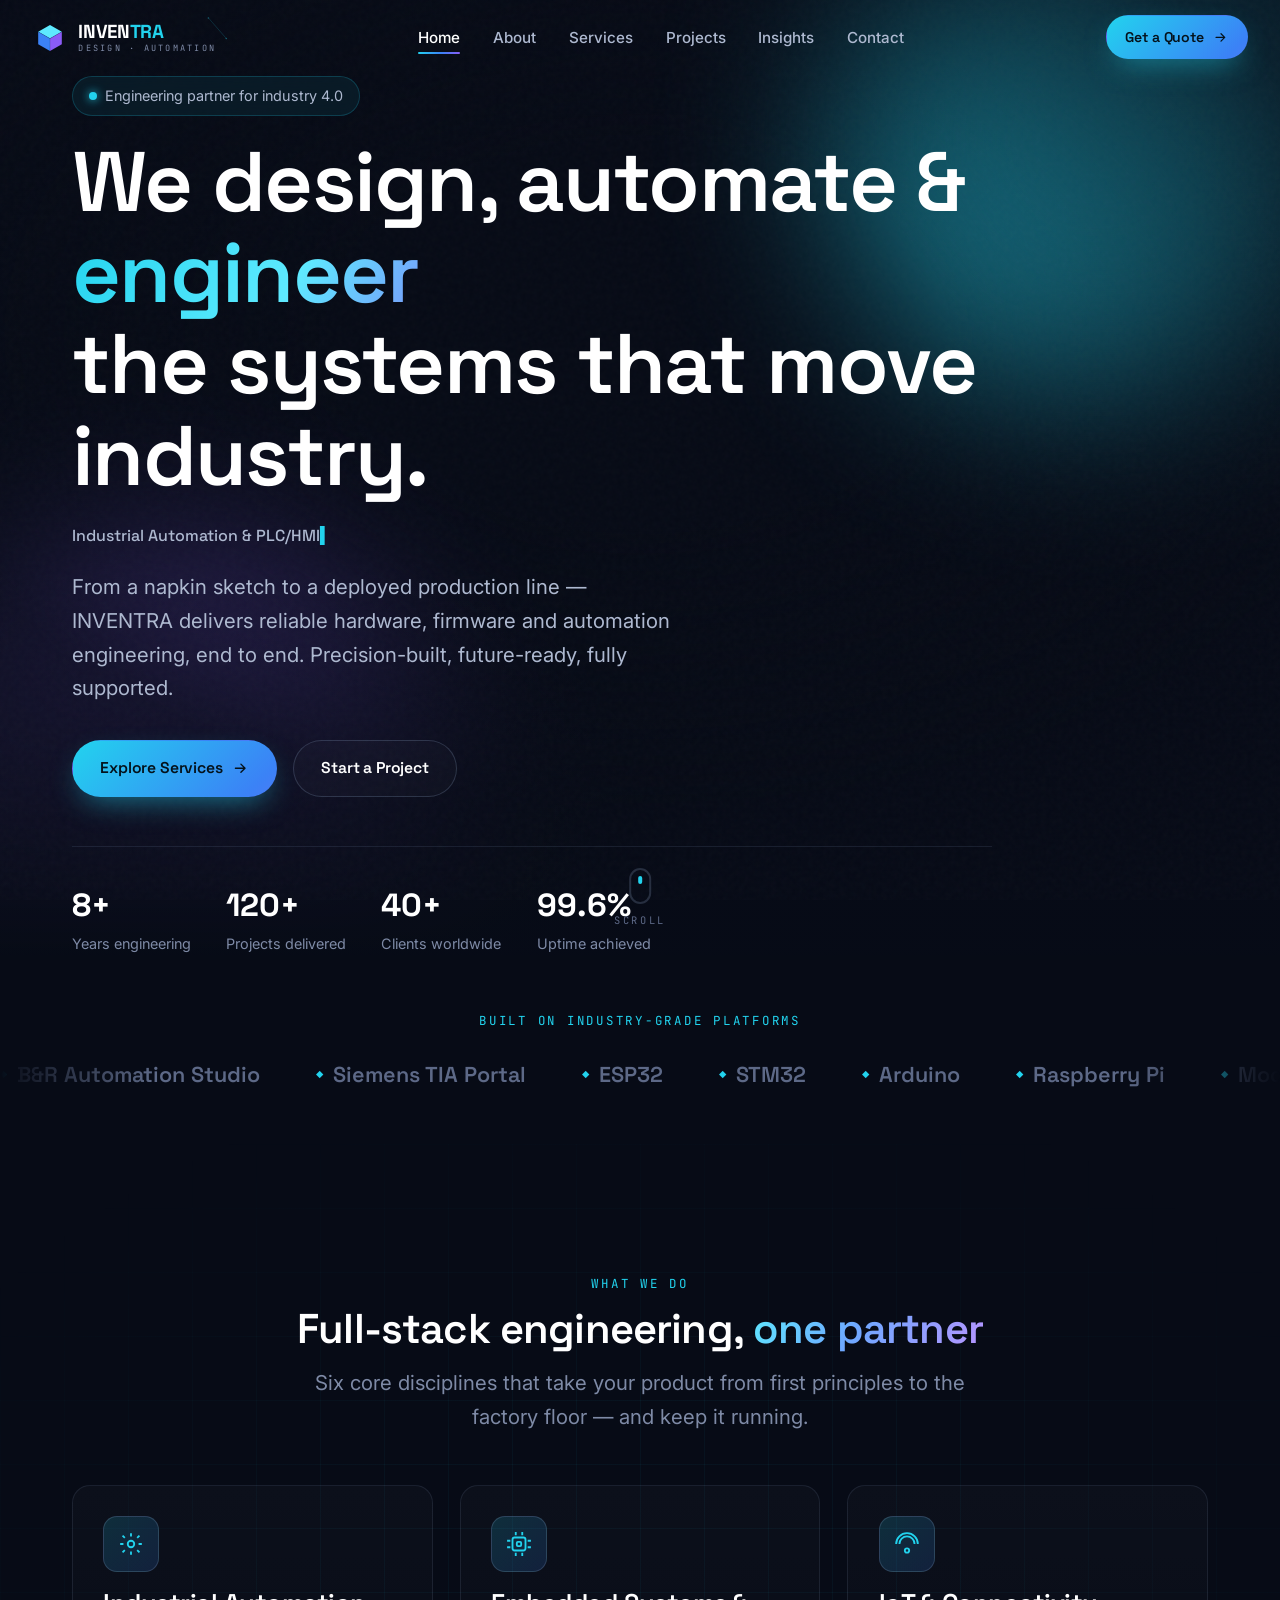
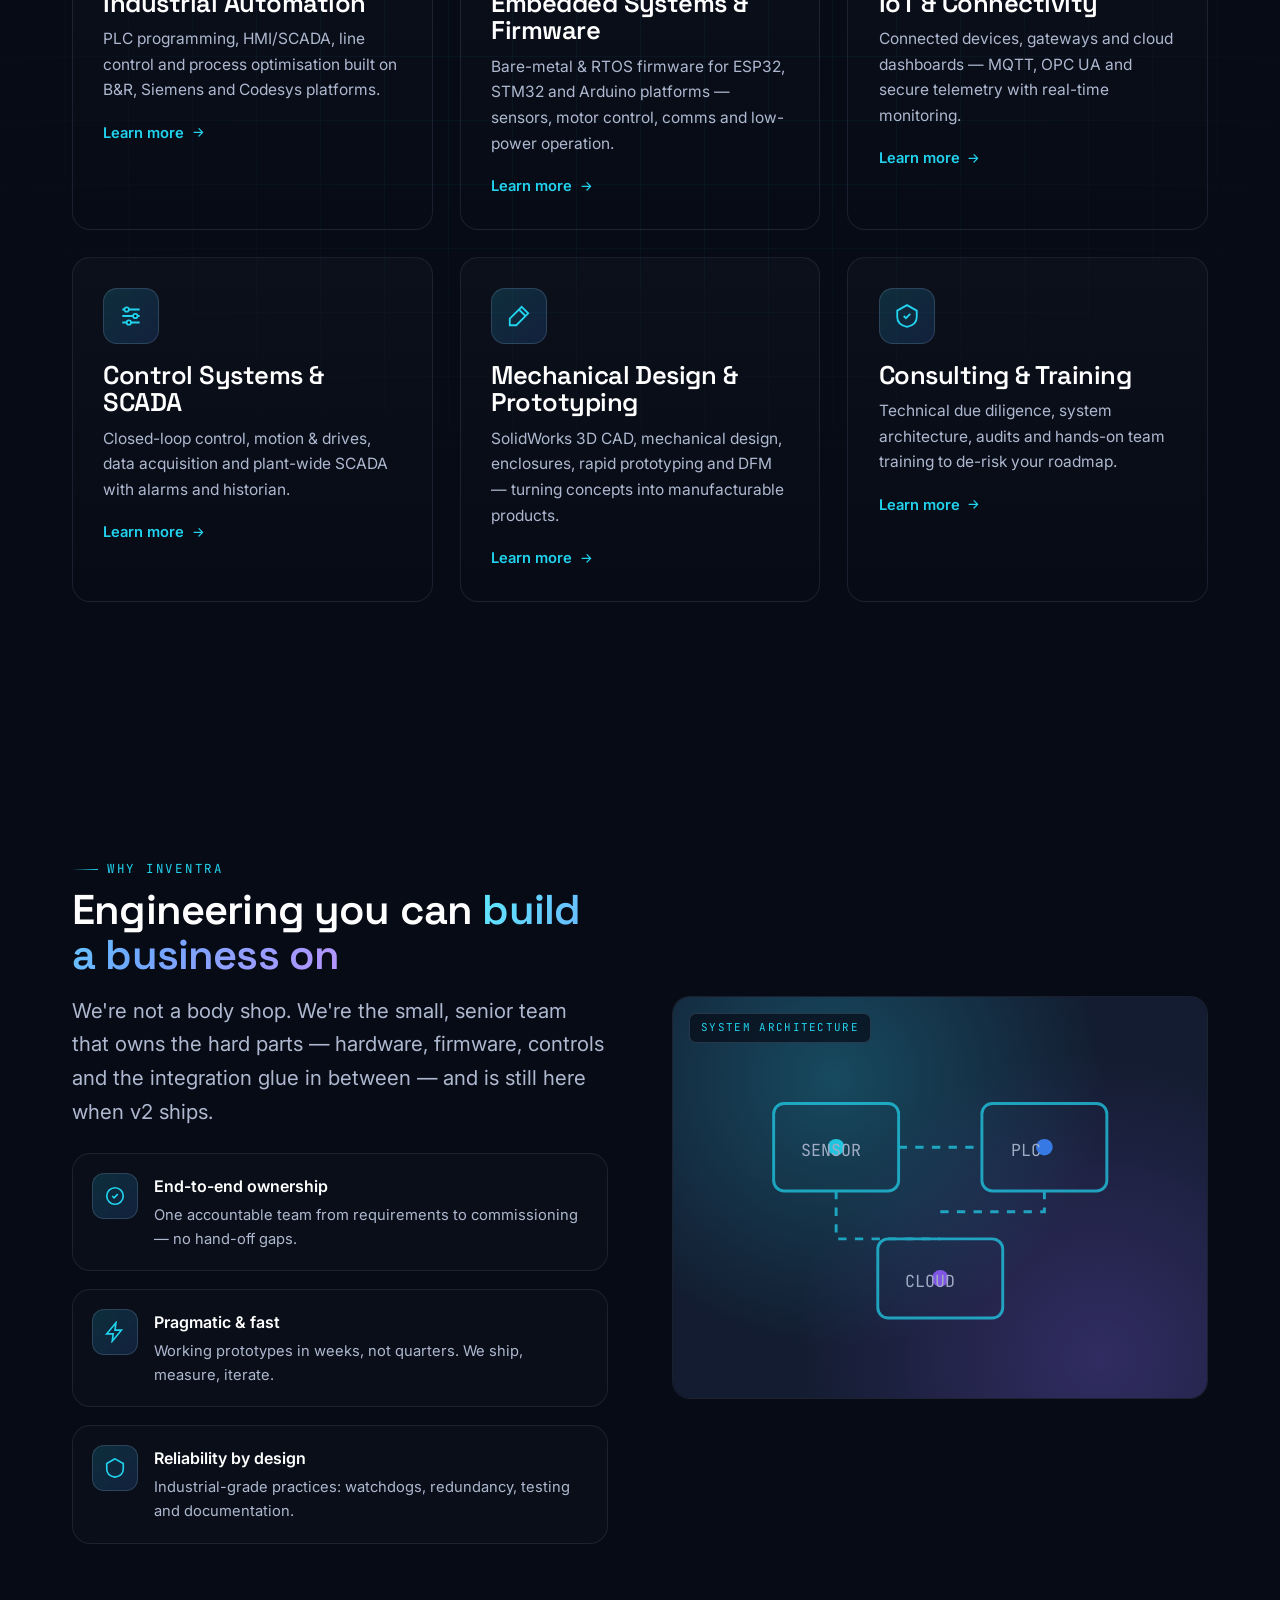
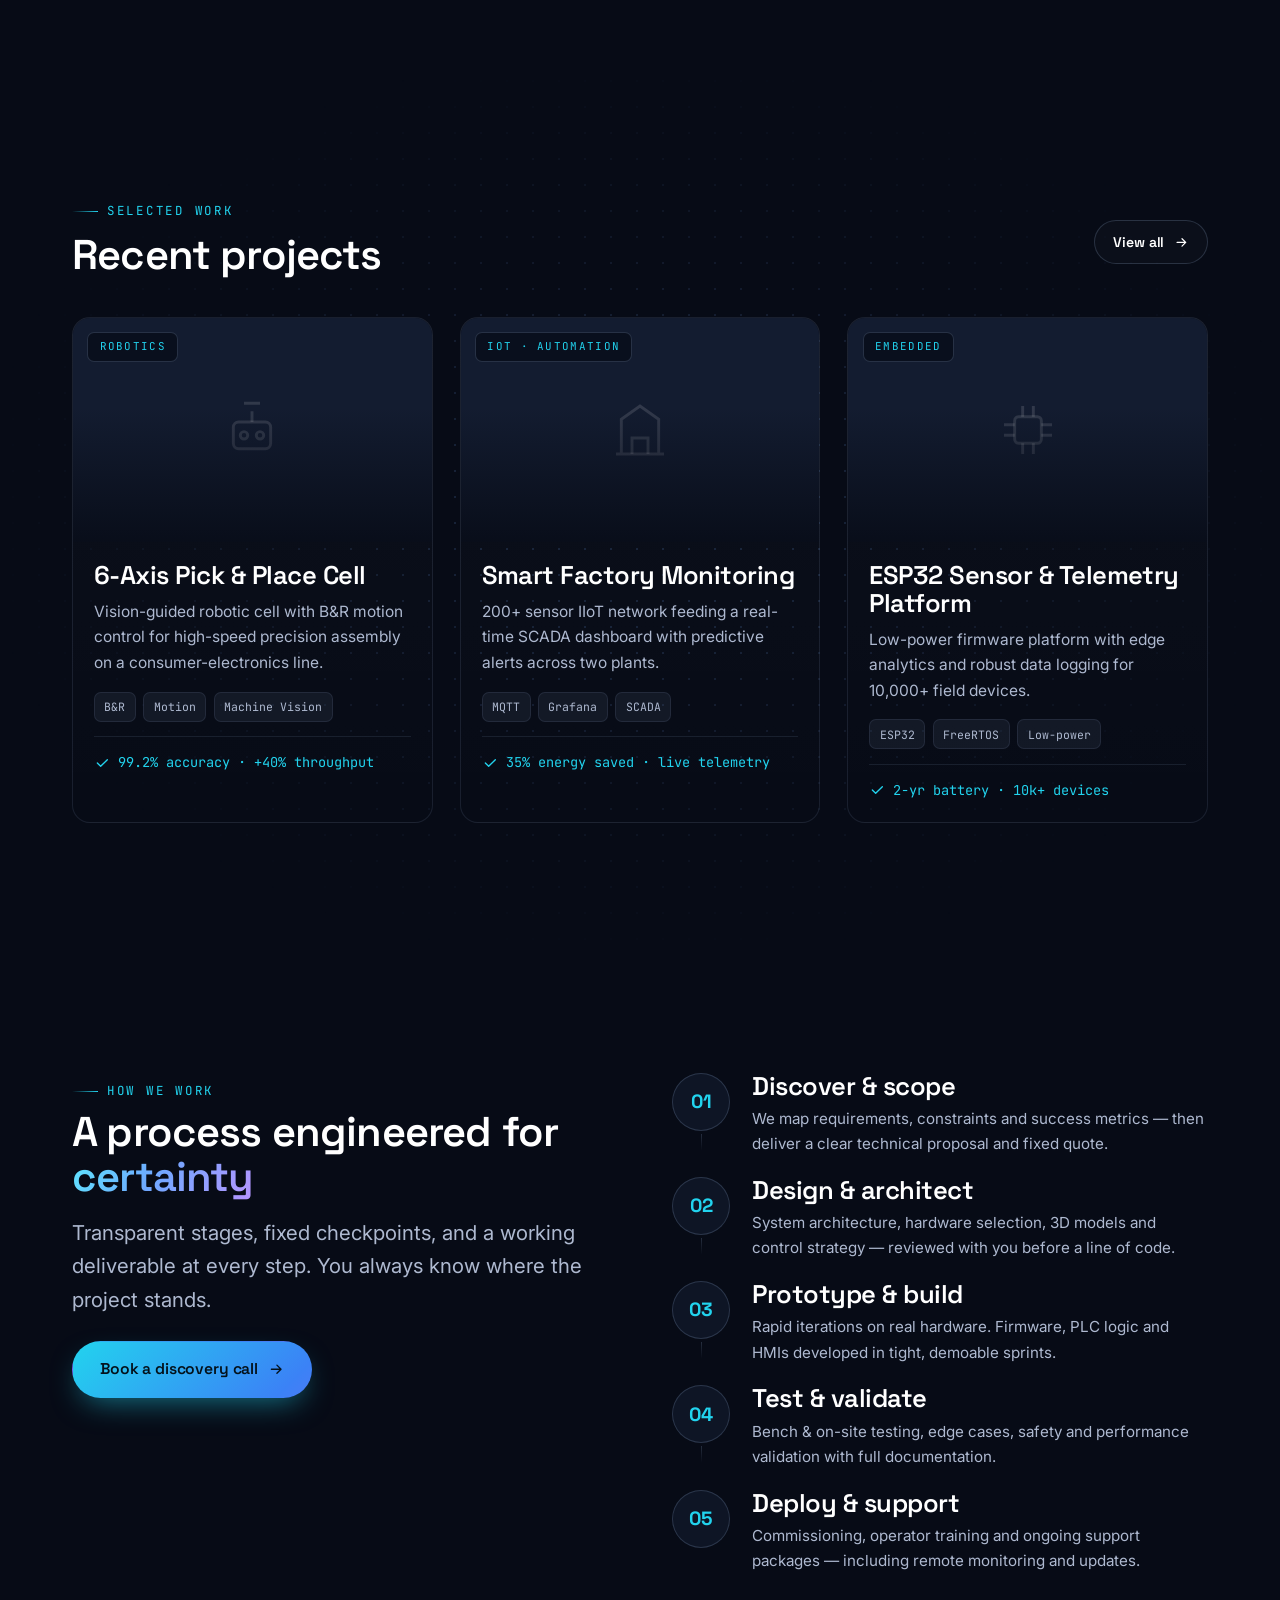
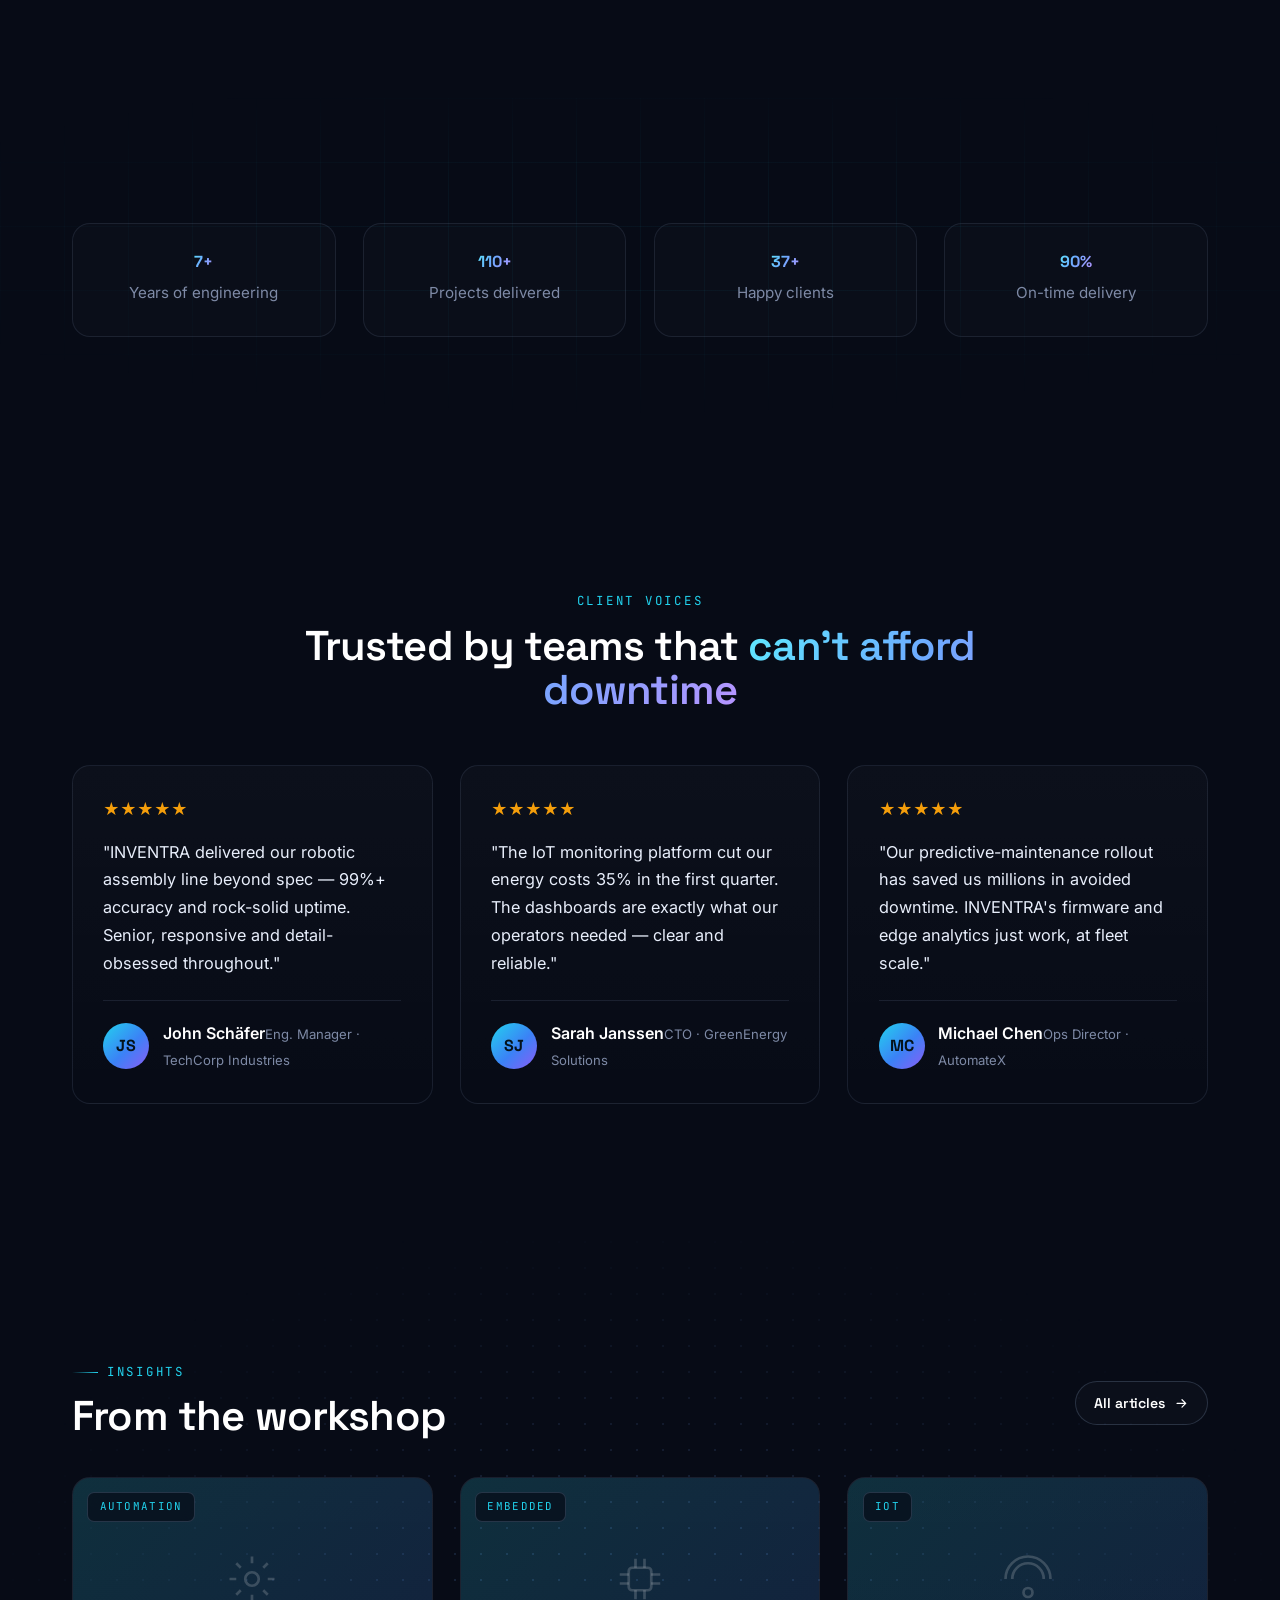
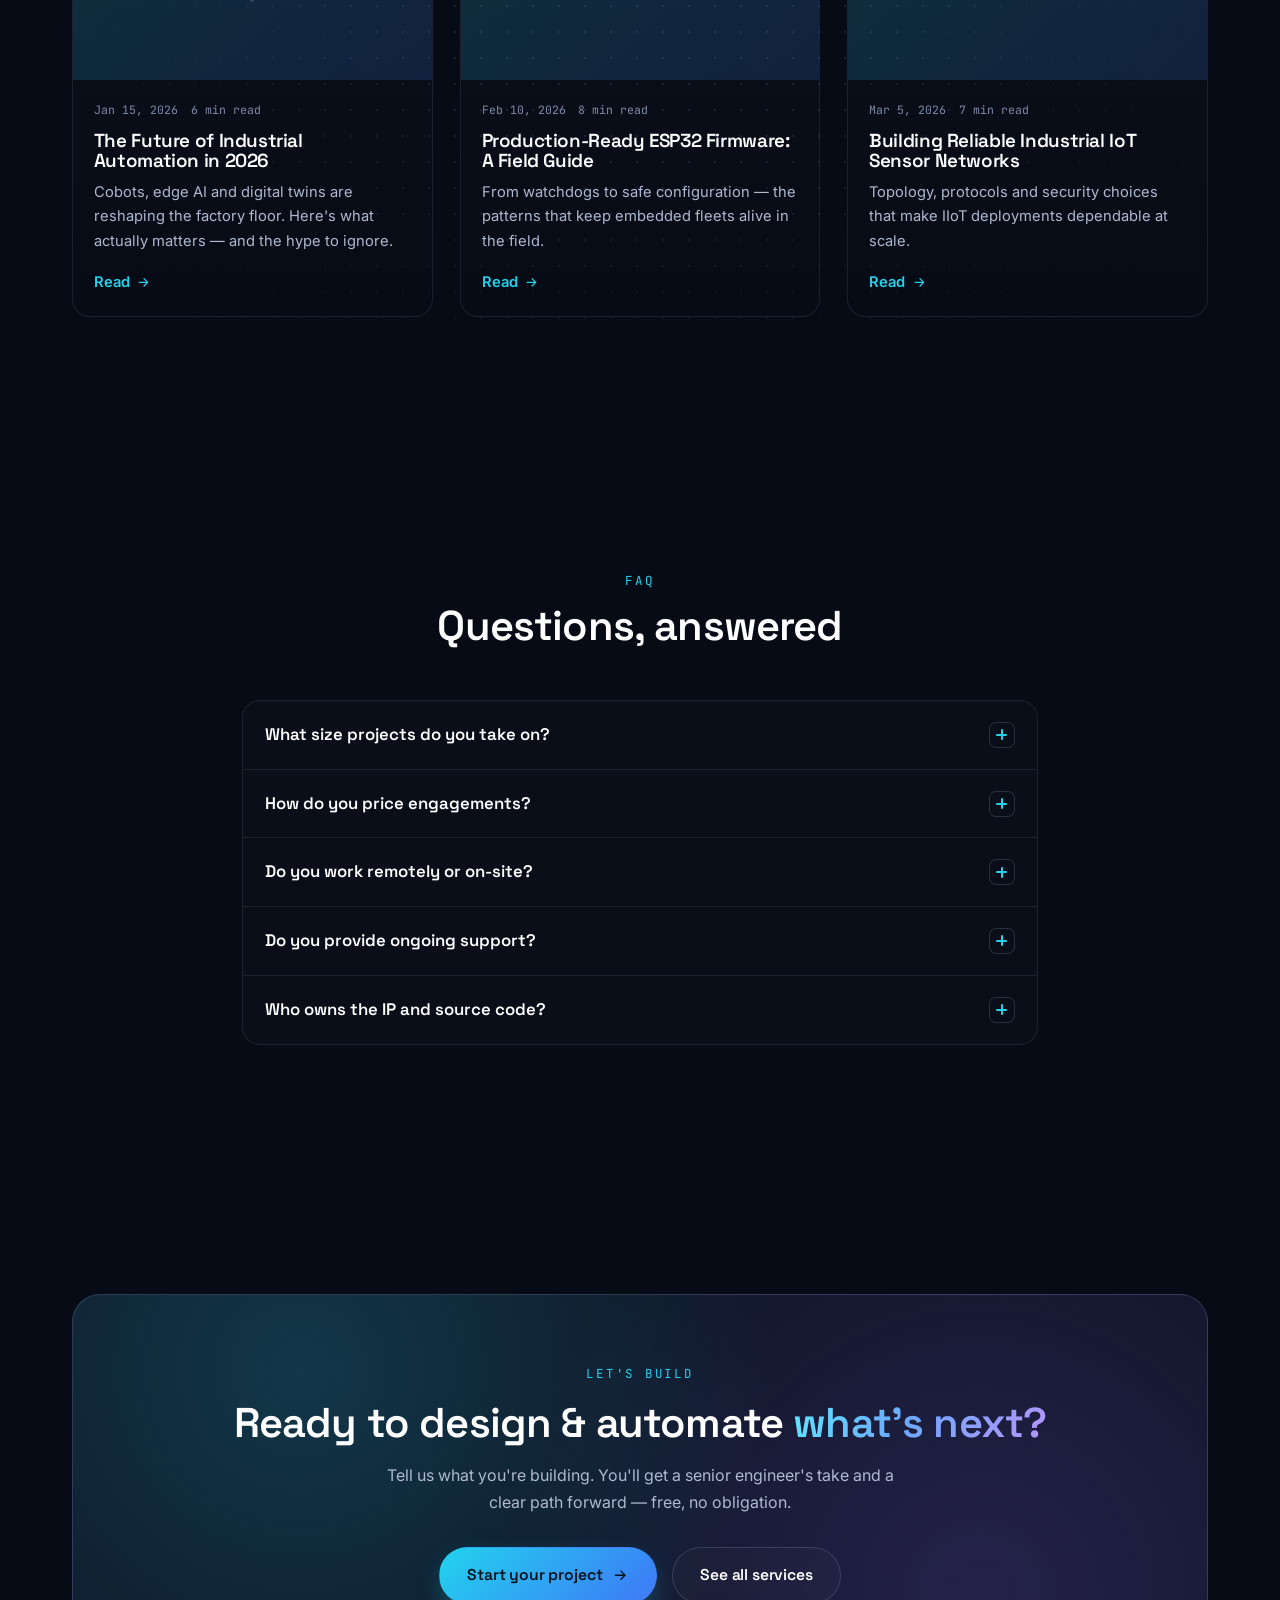
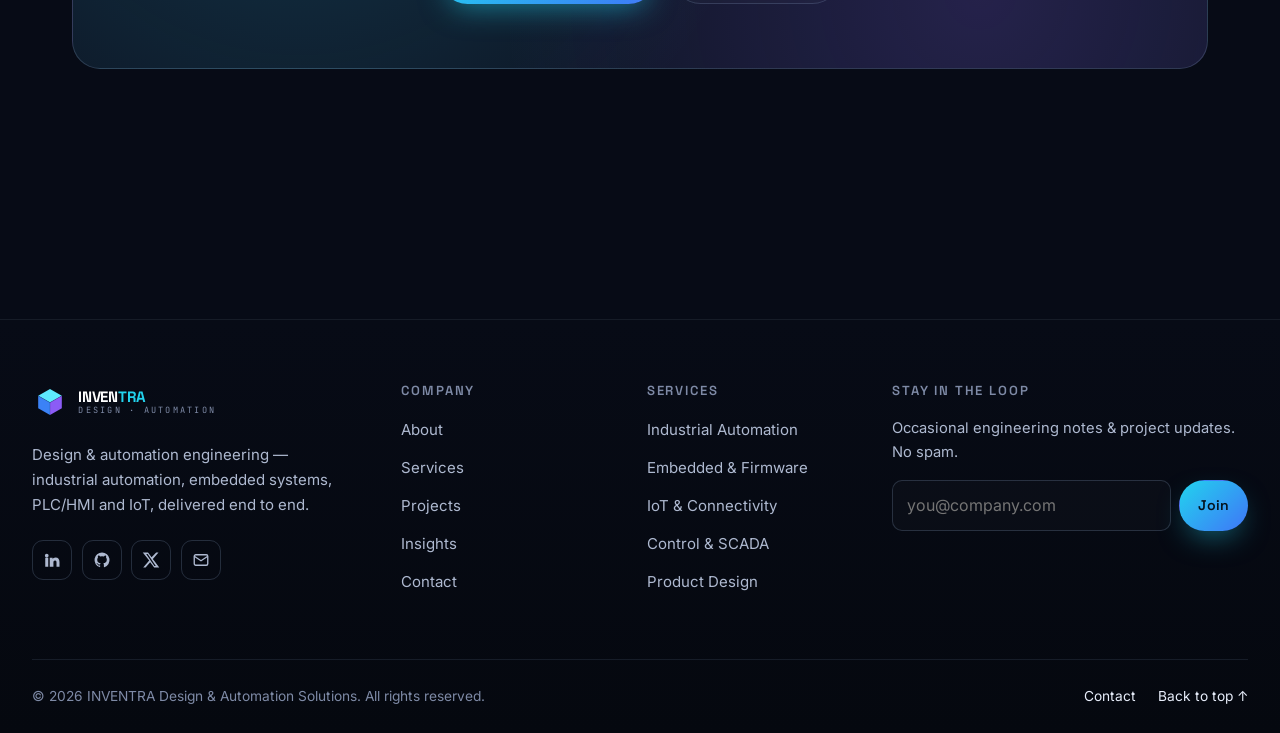
==== index.html @ 8269d8ef "INVENTRA — Design & Automation Solutions Premium static site (Industrial Futurism) with Decap CMS ad" ====
<!DOCTYPE html>
<html lang="en">
<head>
  <meta charset="UTF-8">
  <meta name="viewport" content="width=device-width, initial-scale=1.0">
  <title>INVENTRA — Design & Automation Solutions | Industrial Automation, Embedded & IoT Engineering</title>
  <meta name="description" content="INVENTRA designs and engineers industrial automation, embedded systems, PLC/HMI, control and IoT solutions — from concept and prototyping to deployment and support.">
  <meta name="theme-color" content="#070b16">
  <link rel="icon" href="favicon.svg" type="image/svg+xml">
  <link rel="manifest" href="site.webmanifest">
  <meta name="author" content="INVENTRA Design & Automation Solutions">
  <!-- Open Graph -->
  <meta property="og:type" content="website">
  <meta property="og:title" content="INVENTRA — Design & Automation Solutions">
  <meta property="og:description" content="Industrial automation, embedded systems, PLC/HMI and IoT engineering — designed, built and supported end to end.">
  <meta property="og:image" content="assets/img/og.svg">
  <meta name="twitter:card" content="summary_large_image">
  <!-- Fonts -->
  <link rel="preconnect" href="https://fonts.googleapis.com">
  <link rel="preconnect" href="https://fonts.gstatic.com" crossorigin>
  <link href="https://fonts.googleapis.com/css2?family=Space+Grotesk:wght@400;500;600;700&family=Inter:wght@400;500;600&family=JetBrains+Mono:wght@400;500&display=swap" rel="stylesheet">
  <link rel="stylesheet" href="assets/css/style.css">
  <!-- Structured data -->
  <script type="application/ld+json">
  {
    "@context": "https://schema.org",
    "@type": "Organization",
    "name": "INVENTRA Design & Automation Solutions",
    "description": "Industrial automation, embedded systems, PLC/HMI and IoT engineering consultancy.",
    "url": "https://REPLACE-WITH-YOUR-DOMAIN/",
    "logo": "https://REPLACE-WITH-YOUR-DOMAIN/favicon.svg",
    "areaServed": "Worldwide",
    "knowsAbout": ["Industrial Automation","PLC Programming","HMI Design","Embedded Systems","IoT","SCADA","Control Systems"]
  }
  </script>
</head>
<body class="noise">
  <a href="#main" class="skip-link">Skip to content</a>
  <div class="scroll-progress" aria-hidden="true"></div>

  <!-- ============ HEADER ============ -->
  <header class="site-header" id="top">
    <nav class="nav container container-wide" aria-label="Primary">
      <a href="index.html" class="brand" aria-label="INVENTRA — home">
        <svg class="mark" viewBox="0 0 64 64" aria-hidden="true"><polygon points="32,9 53,21 32,33 11,21" fill="#5eeaff"/><polygon points="11,21 32,33 32,55 11,43" fill="#3b82f6"/><polygon points="53,21 32,33 32,55 53,43" fill="#8b5cf6"/><polyline points="11,21 32,33 53,21" fill="none" stroke="#070b16" stroke-width="1.1" opacity=".25"/><polyline points="32,33 32,55" fill="none" stroke="#070b16" stroke-width="1.1" opacity=".25"/></svg>
        <span class="name"><span class="row"><b>INVEN</b><i>TRA</i></span><span class="tag">Design · Automation</span></span>
      </a>
      <div class="nav-links">
        <a href="index.html">Home</a>
        <a href="about.html">About</a>
        <a href="services.html">Services</a>
        <a href="projects.html">Projects</a>
        <a href="blog.html">Insights</a>
        <a href="contact.html">Contact</a>
      </div>
      <div class="nav-cta">
        <a href="contact.html" class="btn btn-primary btn-sm">Get a Quote
          <svg viewBox="0 0 24 24" fill="none" stroke="currentColor" stroke-width="2"><path d="M5 12h14M13 6l6 6-6 6" stroke-linecap="round" stroke-linejoin="round"/></svg>
        </a>
        <button class="nav-toggle" aria-label="Open menu" aria-expanded="false" aria-controls="mobile-menu"><span></span><span></span><span></span></button>
      </div>
    </nav>
  </header>

  <div class="mobile-menu" id="mobile-menu">
    <a href="index.html">Home <span>01</span></a>
    <a href="about.html">About <span>02</span></a>
    <a href="services.html">Services <span>03</span></a>
    <a href="projects.html">Projects <span>04</span></a>
    <a href="blog.html">Insights <span>05</span></a>
    <a href="contact.html">Contact <span>06</span></a>
    <a href="contact.html" class="btn btn-primary btn-block">Get a Quote</a>
  </div>

  <main id="main">
    <!-- ============ HERO ============ -->
    <section class="hero">
      <canvas class="hero-canvas" id="hero-canvas" aria-hidden="true"></canvas>
      <div class="glow-orb glow-pulse" style="width:520px;height:520px;background:#22d3ee;top:-120px;right:-80px"></div>
      <div class="glow-orb glow-pulse" style="width:600px;height:600px;background:#8b5cf6;bottom:-200px;left:-160px;animation-delay:1.6s"></div>
      <div class="container">
        <div class="hero-inner">
          <span class="pill" data-reveal><span class="dot"></span> Engineering partner for industry 4.0</span>
          <h1 data-reveal data-delay="80">We design, automate &amp; <span class="grad-text-anim">engineer</span><br>the systems that move industry.</h1>
          <div class="type-wrap" data-reveal data-delay="160">
            <span data-typewriter='["Industrial Automation & PLC/HMI","Embedded Systems & Firmware","IoT &amp; Connected Devices","Control Systems & SCADA","Product Design & Prototyping"]'><span class="tw-text"></span><span class="type-cursor">▍</span></span>
          </div>
          <p class="lead" data-reveal data-delay="240">From a napkin sketch to a deployed production line — INVENTRA delivers reliable hardware, firmware and automation engineering, end to end. Precision-built, future-ready, fully supported.</p>
          <div class="hero-actions" data-reveal data-delay="320">
            <a href="services.html" class="btn btn-primary">Explore Services
              <svg viewBox="0 0 24 24" fill="none" stroke="currentColor" stroke-width="2"><path d="M5 12h14M13 6l6 6-6 6" stroke-linecap="round" stroke-linejoin="round"/></svg>
            </a>
            <a href="contact.html" class="btn btn-ghost">Start a Project</a>
          </div>
          <div class="hero-meta" data-reveal data-delay="420">
            <div class="item"><div class="n"><span data-count="8">0</span>+</div><div class="l">Years engineering</div></div>
            <div class="item"><div class="n"><span data-count="120">0</span>+</div><div class="l">Projects delivered</div></div>
            <div class="item"><div class="n"><span data-count="40">0</span>+</div><div class="l">Clients worldwide</div></div>
            <div class="item"><div class="n"><span data-count="99.9">0</span>%</div><div class="l">Uptime achieved</div></div>
          </div>
        </div>
      </div>
      <div class="scroll-cue" aria-hidden="true"><div class="mouse"><i></i></div>SCROLL</div>
    </section>

    <!-- ============ MARQUEE / STACK ============ -->
    <section class="section" style="padding-block:clamp(2.5rem,4vw,3.5rem)">
      <div class="container center" data-reveal>
        <p class="eyebrow center" style="justify-content:center;margin-bottom:1.6rem">Built on industry-grade platforms</p>
      </div>
      <div class="marquee" aria-hidden="true">
        <div class="marquee-track">
          <span>B&amp;R Automation Studio</span><span>Siemens TIA Portal</span><span>ESP32</span><span>STM32</span><span>Arduino</span><span>Raspberry Pi</span><span>Modbus</span><span>MQTT</span><span>OPC UA</span><span>Node-RED</span><span>ROS 2</span><span>Codesys</span>
          <span>B&amp;R Automation Studio</span><span>Siemens TIA Portal</span><span>ESP32</span><span>STM32</span><span>Arduino</span><span>Raspberry Pi</span><span>Modbus</span><span>MQTT</span><span>OPC UA</span><span>Node-RED</span><span>ROS 2</span><span>Codesys</span>
        </div>
      </div>
    </section>

    <!-- ============ SERVICES ============ -->
    <section class="section bg-grid" id="services">
      <div class="container">
        <div class="section-head center" data-reveal>
          <span class="eyebrow center" style="justify-content:center">What we do</span>
          <h2>Full-stack engineering, <span class="grad-text">one partner</span></h2>
          <p class="lead">Six core disciplines that take your product from first principles to the factory floor — and keep it running.</p>
        </div>
        <div class="grid cols-3" data-stagger>
          <article class="card glow">
            <div class="icon-badge"><svg viewBox="0 0 24 24" fill="none" stroke="currentColor" stroke-width="1.7"><circle cx="12" cy="12" r="3"/><path d="M12 2v3M12 19v3M4.2 4.2l2.1 2.1M17.7 17.7l2.1 2.1M2 12h3M19 12h3M4.2 19.8l2.1-2.1M17.7 6.3l2.1-2.1"/></svg></div>
            <h3>Industrial Automation</h3>
            <p>PLC programming, HMI/SCADA, line control and process optimisation built on B&amp;R, Siemens and Codesys platforms.</p>
            <a href="services.html" class="card-link">Learn more <svg viewBox="0 0 24 24" fill="none" stroke="currentColor" stroke-width="2"><path d="M5 12h14M13 6l6 6-6 6" stroke-linecap="round" stroke-linejoin="round"/></svg></a>
          </article>
          <article class="card glow">
            <div class="icon-badge"><svg viewBox="0 0 24 24" fill="none" stroke="currentColor" stroke-width="1.7"><rect x="6" y="6" width="12" height="12" rx="2"/><path d="M9 1v3M15 1v3M9 20v3M15 20v3M1 9h3M1 15h3M20 9h3M20 15h3"/><rect x="10" y="10" width="4" height="4" rx="1"/></svg></div>
            <h3>Embedded Systems &amp; Firmware</h3>
            <p>Bare-metal &amp; RTOS firmware for ESP32, STM32 and Arduino platforms — sensors, motor control, comms and low-power operation.</p>
            <a href="services.html" class="card-link">Learn more <svg viewBox="0 0 24 24" fill="none" stroke="currentColor" stroke-width="2"><path d="M5 12h14M13 6l6 6-6 6" stroke-linecap="round" stroke-linejoin="round"/></svg></a>
          </article>
          <article class="card glow">
            <div class="icon-badge"><svg viewBox="0 0 24 24" fill="none" stroke="currentColor" stroke-width="1.7"><path d="M5 12a7 7 0 0 1 14 0"/><path d="M2 12a10 10 0 0 1 20 0"/><circle cx="12" cy="18" r="2"/></svg></div>
            <h3>IoT &amp; Connectivity</h3>
            <p>Connected devices, gateways and cloud dashboards — MQTT, OPC UA and secure telemetry with real-time monitoring.</p>
            <a href="services.html" class="card-link">Learn more <svg viewBox="0 0 24 24" fill="none" stroke="currentColor" stroke-width="2"><path d="M5 12h14M13 6l6 6-6 6" stroke-linecap="round" stroke-linejoin="round"/></svg></a>
          </article>
          <article class="card glow">
            <div class="icon-badge"><svg viewBox="0 0 24 24" fill="none" stroke="currentColor" stroke-width="1.7"><path d="M4 6h16M4 12h16M4 18h16"/><circle cx="8" cy="6" r="2" fill="#070b16"/><circle cx="16" cy="12" r="2" fill="#070b16"/><circle cx="10" cy="18" r="2" fill="#070b16"/></svg></div>
            <h3>Control Systems &amp; SCADA</h3>
            <p>Closed-loop control, motion &amp; drives, data acquisition and plant-wide SCADA with alarms and historian.</p>
            <a href="services.html" class="card-link">Learn more <svg viewBox="0 0 24 24" fill="none" stroke="currentColor" stroke-width="2"><path d="M5 12h14M13 6l6 6-6 6" stroke-linecap="round" stroke-linejoin="round"/></svg></a>
          </article>
          <article class="card glow">
            <div class="icon-badge"><svg viewBox="0 0 24 24" fill="none" stroke="currentColor" stroke-width="1.7"><path d="m14.5 3.5 6 6-11 11H3.5v-6z"/><path d="m12 6 6 6"/></svg></div>
            <h3>Mechanical Design &amp; Prototyping</h3>
            <p>SolidWorks 3D CAD, mechanical design, enclosures, rapid prototyping and DFM — turning concepts into manufacturable products.</p>
            <a href="services.html" class="card-link">Learn more <svg viewBox="0 0 24 24" fill="none" stroke="currentColor" stroke-width="2"><path d="M5 12h14M13 6l6 6-6 6" stroke-linecap="round" stroke-linejoin="round"/></svg></a>
          </article>
          <article class="card glow">
            <div class="icon-badge"><svg viewBox="0 0 24 24" fill="none" stroke="currentColor" stroke-width="1.7"><path d="M12 2 3 7v6c0 5 3.8 8 9 9 5.2-1 9-4 9-9V7z"/><path d="m9 12 2 2 4-4"/></svg></div>
            <h3>Consulting &amp; Training</h3>
            <p>Technical due diligence, system architecture, audits and hands-on team training to de-risk your roadmap.</p>
            <a href="services.html" class="card-link">Learn more <svg viewBox="0 0 24 24" fill="none" stroke="currentColor" stroke-width="2"><path d="M5 12h14M13 6l6 6-6 6" stroke-linecap="round" stroke-linejoin="round"/></svg></a>
          </article>
        </div>
      </div>
    </section>

    <!-- ============ VALUE / WHY ============ -->
    <section class="section" id="why">
      <div class="container">
        <div class="grid cols-2" style="align-items:center;gap:clamp(2rem,5vw,4rem)">
          <div data-reveal="left">
            <span class="eyebrow">Why INVENTRA</span>
            <h2 class="mt-1 mb-2">Engineering you can <span class="grad-text">build a business on</span></h2>
            <p class="lead mb-3">We're not a body shop. We're the small, senior team that owns the hard parts — hardware, firmware, controls and the integration glue in between — and is still here when v2 ships.</p>
            <div class="grid" style="gap:1.1rem">
              <div class="info-tile"><div class="ico"><svg viewBox="0 0 24 24" fill="none" stroke="currentColor" stroke-width="1.8"><path d="m9 12 2 2 4-4"/><circle cx="12" cy="12" r="9"/></svg></div><div><div class="v">End-to-end ownership</div><p style="margin:.2rem 0 0;font-size:.92rem">One accountable team from requirements to commissioning — no hand-off gaps.</p></div></div>
              <div class="info-tile"><div class="ico"><svg viewBox="0 0 24 24" fill="none" stroke="currentColor" stroke-width="1.8"><path d="M13 2 3 14h7l-1 8 10-12h-7z"/></svg></div><div><div class="v">Pragmatic &amp; fast</div><p style="margin:.2rem 0 0;font-size:.92rem">Working prototypes in weeks, not quarters. We ship, measure, iterate.</p></div></div>
              <div class="info-tile"><div class="ico"><svg viewBox="0 0 24 24" fill="none" stroke="currentColor" stroke-width="1.8"><path d="M12 2 3 7v6c0 5 3.8 8 9 9 5.2-1 9-4 9-9V7z"/></svg></div><div><div class="v">Reliability by design</div><p style="margin:.2rem 0 0;font-size:.92rem">Industrial-grade practices: watchdogs, redundancy, testing and documentation.</p></div></div>
            </div>
          </div>
          <div data-reveal="right">
            <div class="card" style="padding:0;overflow:hidden">
              <div style="aspect-ratio:4/3;background:radial-gradient(circle at 30% 20%,rgba(34,211,238,.25),transparent 55%),radial-gradient(circle at 80% 90%,rgba(139,92,246,.25),transparent 55%),var(--surface-2);display:grid;place-items:center;position:relative">
                <svg viewBox="0 0 200 150" width="78%" style="opacity:.9" fill="none">
                  <g stroke="#22d3ee" stroke-width="1.4" opacity=".8">
                    <rect x="20" y="30" width="60" height="42" rx="5"/><rect x="120" y="30" width="60" height="42" rx="5"/>
                    <rect x="70" y="95" width="60" height="38" rx="5"/>
                    <path d="M80 51h40M50 72v23h50M150 72v10H100" stroke-dasharray="4 4"/>
                  </g>
                  <circle cx="50" cy="51" r="4" fill="#22d3ee"/><circle cx="150" cy="51" r="4" fill="#3b82f6"/><circle cx="100" cy="114" r="4" fill="#8b5cf6"/>
                  <g font-family="JetBrains Mono, monospace" font-size="8" fill="#aeb9d0">
                    <text x="33" y="55">SENSOR</text><text x="134" y="55">PLC</text><text x="83" y="118">CLOUD</text>
                  </g>
                </svg>
                <span class="badge-cat" style="position:absolute;top:1rem;left:1rem">SYSTEM ARCHITECTURE</span>
              </div>
            </div>
          </div>
        </div>
      </div>
    </section>

    <!-- ============ FEATURED PROJECTS ============ -->
    <section class="section bg-dots" id="work">
      <div class="container">
        <div class="flex between items-center wrap mb-3" data-reveal>
          <div class="section-head" style="margin-bottom:0">
            <span class="eyebrow">Selected work</span>
            <h2 class="mt-1">Recent projects</h2>
          </div>
          <a href="projects.html" class="btn btn-ghost btn-sm">View all <svg viewBox="0 0 24 24" fill="none" stroke="currentColor" stroke-width="2"><path d="M5 12h14M13 6l6 6-6 6" stroke-linecap="round" stroke-linejoin="round"/></svg></a>
        </div>
        <div class="grid cols-3" data-stagger id="home-projects">
          <article class="card project glow">
            <div class="thumb"><span class="cat badge-cat">Robotics</span><div class="ph"><svg viewBox="0 0 24 24" fill="none" stroke="currentColor" stroke-width="1.2"><rect x="5" y="9" width="14" height="10" rx="2"/><path d="M12 9V5M9 2h6"/><circle cx="9" cy="14" r="1.4"/><circle cx="15" cy="14" r="1.4"/></svg></div></div>
            <div class="body">
              <h3>6-Axis Pick &amp; Place Cell</h3>
              <p>Vision-guided robotic cell with B&amp;R motion control for high-speed precision assembly.</p>
              <div class="result"><svg viewBox="0 0 24 24" width="16" height="16" fill="none" stroke="currentColor" stroke-width="2"><path d="m5 12 5 5L20 7" stroke-linecap="round" stroke-linejoin="round"/></svg> 99.2% accuracy · +40% throughput</div>
            </div>
          </article>
          <article class="card project glow">
            <div class="thumb"><span class="cat badge-cat">IoT · Automation</span><div class="ph"><svg viewBox="0 0 24 24" fill="none" stroke="currentColor" stroke-width="1.2"><path d="M3 21h18M5 21V8l7-5 7 5v13"/><path d="M9 21v-6h6v6"/></svg></div></div>
            <div class="body">
              <h3>Smart Factory Monitoring</h3>
              <p>200+ sensor IoT network feeding a real-time SCADA dashboard and predictive alerts.</p>
              <div class="result"><svg viewBox="0 0 24 24" width="16" height="16" fill="none" stroke="currentColor" stroke-width="2"><path d="m5 12 5 5L20 7" stroke-linecap="round" stroke-linejoin="round"/></svg> 35% energy saved · live telemetry</div>
            </div>
          </article>
          <article class="card project glow">
            <div class="thumb"><span class="cat badge-cat">Embedded</span><div class="ph"><svg viewBox="0 0 24 24" fill="none" stroke="currentColor" stroke-width="1.2"><rect x="7" y="7" width="10" height="10" rx="1.5"/><path d="M10 3v4M14 3v4M10 17v4M14 17v4M3 10h4M3 14h4M17 10h4M17 14h4"/></svg></div></div>
            <div class="body">
              <h3>ESP32 Sensor &amp; Telemetry Platform</h3>
              <p>Low-power firmware platform with edge analytics and robust data logging for 10k+ field devices.</p>
              <div class="result"><svg viewBox="0 0 24 24" width="16" height="16" fill="none" stroke="currentColor" stroke-width="2"><path d="m5 12 5 5L20 7" stroke-linecap="round" stroke-linejoin="round"/></svg> 2-yr battery · 10k+ devices</div>
            </div>
          </article>
        </div>
      </div>
    </section>

    <!-- ============ PROCESS ============ -->
    <section class="section" id="process">
      <div class="container">
        <div class="grid cols-2" style="gap:clamp(2rem,5vw,4.5rem);align-items:start">
          <div data-reveal="left" style="position:sticky;top:120px">
            <span class="eyebrow">How we work</span>
            <h2 class="mt-1 mb-2">A process engineered for <span class="grad-text">certainty</span></h2>
            <p class="lead">Transparent stages, fixed checkpoints, and a working deliverable at every step. You always know where the project stands.</p>
            <a href="contact.html" class="btn btn-primary mt-3">Book a discovery call
              <svg viewBox="0 0 24 24" fill="none" stroke="currentColor" stroke-width="2"><path d="M5 12h14M13 6l6 6-6 6" stroke-linecap="round" stroke-linejoin="round"/></svg></a>
          </div>
          <div class="steps" data-stagger>
            <div class="step"><div class="ring">01</div><div><h3>Discover &amp; scope</h3><p>We map requirements, constraints and success metrics — then deliver a clear technical proposal and fixed quote.</p></div></div>
            <div class="step"><div class="ring">02</div><div><h3>Design &amp; architect</h3><p>System architecture, hardware selection, 3D models and control strategy — reviewed with you before a line of code.</p></div></div>
            <div class="step"><div class="ring">03</div><div><h3>Prototype &amp; build</h3><p>Rapid iterations on real hardware. Firmware, PLC logic and HMIs developed in tight, demoable sprints.</p></div></div>
            <div class="step"><div class="ring">04</div><div><h3>Test &amp; validate</h3><p>Bench &amp; on-site testing, edge cases, safety and performance validation with full documentation.</p></div></div>
            <div class="step"><div class="ring">05</div><div><h3>Deploy &amp; support</h3><p>Commissioning, operator training and ongoing support packages — including remote monitoring and updates.</p></div></div>
          </div>
        </div>
      </div>
    </section>

    <!-- ============ STATS ============ -->
    <section class="section bg-grid">
      <div class="container">
        <div class="grid cols-4" data-stagger>
          <div class="stat"><div class="num"><span class="grad-text"><span data-count="8">0</span>+</span></div><div class="lbl">Years of engineering</div></div>
          <div class="stat"><div class="num"><span class="grad-text"><span data-count="120">0</span>+</span></div><div class="lbl">Projects delivered</div></div>
          <div class="stat"><div class="num"><span class="grad-text"><span data-count="40">0</span>+</span></div><div class="lbl">Happy clients</div></div>
          <div class="stat"><div class="num"><span class="grad-text"><span data-count="98">0</span>%</span></div><div class="lbl">On-time delivery</div></div>
        </div>
      </div>
    </section>

    <!-- ============ TESTIMONIALS ============ -->
    <section class="section" id="testimonials">
      <div class="container">
        <div class="section-head center" data-reveal>
          <span class="eyebrow center" style="justify-content:center">Client voices</span>
          <h2>Trusted by teams that <span class="grad-text">can't afford downtime</span></h2>
        </div>
        <div class="grid cols-3" data-stagger>
          <figure class="card quote">
            <div class="stars">★★★★★</div>
            <blockquote>"INVENTRA delivered our robotic assembly line beyond spec — 99%+ accuracy and rock-solid uptime. Senior, responsive and detail-obsessed throughout."</blockquote>
            <figcaption class="who"><span class="ava">JS</span><span><span class="nm">John Schäfer</span><span class="rl">Eng. Manager · TechCorp Industries</span></span></figcaption>
          </figure>
          <figure class="card quote">
            <div class="stars">★★★★★</div>
            <blockquote>"The IoT monitoring platform cut our energy costs 35% in the first quarter. The dashboards are exactly what our operators needed — clear and reliable."</blockquote>
            <figcaption class="who"><span class="ava">SJ</span><span><span class="nm">Sarah Janssen</span><span class="rl">CTO · GreenEnergy Solutions</span></span></figcaption>
          </figure>
          <figure class="card quote">
            <div class="stars">★★★★★</div>
            <blockquote>"Our predictive-maintenance rollout has saved us millions in avoided downtime. INVENTRA's firmware and edge analytics just work, at fleet scale."</blockquote>
            <figcaption class="who"><span class="ava">MC</span><span><span class="nm">Michael Chen</span><span class="rl">Ops Director · AutomateX</span></span></figcaption>
          </figure>
        </div>
      </div>
    </section>

    <!-- ============ INSIGHTS / BLOG ============ -->
    <section class="section bg-dots" id="insights">
      <div class="container">
        <div class="flex between items-center wrap mb-3" data-reveal>
          <div class="section-head" style="margin-bottom:0"><span class="eyebrow">Insights</span><h2 class="mt-1">From the workshop</h2></div>
          <a href="blog.html" class="btn btn-ghost btn-sm">All articles <svg viewBox="0 0 24 24" fill="none" stroke="currentColor" stroke-width="2"><path d="M5 12h14M13 6l6 6-6 6" stroke-linecap="round" stroke-linejoin="round"/></svg></a>
        </div>
        <div class="grid cols-3" data-stagger id="home-insights">
          <a href="blog-industrial-automation-2026.html" class="card post-card glow">
            <div class="cover"><span class="cat badge-cat">Automation</span><svg viewBox="0 0 24 24" fill="none" stroke="currentColor" stroke-width="1.2"><circle cx="12" cy="12" r="3"/><path d="M12 2v3M12 19v3M2 12h3M19 12h3M5 5l2 2M17 17l2 2M5 19l2-2M17 7l2-2"/></svg></div>
            <div class="pbody"><div class="meta"><span>Jan 15, 2026</span><span>6 min</span></div><h3>The Future of Industrial Automation in 2026</h3><p>Cobots, edge AI and digital twins are reshaping the factory floor. Here's what actually matters.</p></div>
          </a>
          <a href="blog-embedded-firmware-guide.html" class="card post-card glow">
            <div class="cover"><span class="cat badge-cat">Embedded</span><svg viewBox="0 0 24 24" fill="none" stroke="currentColor" stroke-width="1.2"><rect x="7" y="7" width="10" height="10" rx="1.5"/><path d="M10 3v4M14 3v4M10 17v4M14 17v4M3 10h4M3 14h4M17 10h4M17 14h4"/></svg></div>
            <div class="pbody"><div class="meta"><span>Feb 10, 2026</span><span>8 min</span></div><h3>Production-Ready ESP32 Firmware: A Field Guide</h3><p>From watchdogs to safe configuration — the patterns that keep embedded fleets alive in the field.</p></div>
          </a>
          <a href="blog-iiot-sensor-networks.html" class="card post-card glow">
            <div class="cover"><span class="cat badge-cat">IoT</span><svg viewBox="0 0 24 24" fill="none" stroke="currentColor" stroke-width="1.2"><path d="M5 12a7 7 0 0 1 14 0M2 12a10 10 0 0 1 20 0"/><circle cx="12" cy="18" r="2"/></svg></div>
            <div class="pbody"><div class="meta"><span>Mar 5, 2026</span><span>7 min</span></div><h3>Building Reliable Industrial IoT Sensor Networks</h3><p>Topology, protocols and security choices that make IIoT deployments dependable at scale.</p></div>
          </a>
        </div>
      </div>
    </section>

    <!-- ============ FAQ ============ -->
    <section class="section" id="faq">
      <div class="container" style="max-width:860px">
        <div class="section-head center" data-reveal><span class="eyebrow center" style="justify-content:center">FAQ</span><h2>Questions, answered</h2></div>
        <div class="accordion" data-reveal>
          <div class="acc-item"><button class="acc-head" aria-expanded="false">What size projects do you take on?<span class="ico"></span></button><div class="acc-body"><p>Everything from a single firmware module or machine to full production-line automation. If it involves hardware, firmware, controls or connectivity, we can help — and we'll tell you honestly if we're not the right fit.</p></div></div>
          <div class="acc-item"><button class="acc-head" aria-expanded="false">How do you price engagements?<span class="ico"></span></button><div class="acc-body"><p>After a short discovery call we provide a fixed-price proposal for well-scoped work, or a transparent time-and-materials rate for R&amp;D and ongoing support. No surprises.</p></div></div>
          <div class="acc-item"><button class="acc-head" aria-expanded="false">Do you work remotely or on-site?<span class="ico"></span></button><div class="acc-body"><p>Both. Most design, firmware and PLC development happens remotely, with on-site commissioning, testing and training as needed anywhere worldwide.</p></div></div>
          <div class="acc-item"><button class="acc-head" aria-expanded="false">Do you provide ongoing support?<span class="ico"></span></button><div class="acc-body"><p>Yes — optional support packages cover troubleshooting, remote monitoring, firmware updates and continuous improvement after go-live.</p></div></div>
          <div class="acc-item"><button class="acc-head" aria-expanded="false">Who owns the IP and source code?<span class="ico"></span></button><div class="acc-body"><p>You do. On delivery you receive full source, CAD, documentation and a clean handover. Your product is yours.</p></div></div>
        </div>
      </div>
    </section>

    <!-- ============ CTA ============ -->
    <section class="section">
      <div class="container">
        <div class="cta-band" data-reveal="scale">
          <span class="eyebrow center" style="justify-content:center">Let's build</span>
          <h2 class="mt-2">Ready to design &amp; automate <span class="grad-text">what's next?</span></h2>
          <p>Tell us what you're building. You'll get a senior engineer's take and a clear path forward — free, no obligation.</p>
          <div class="cta-actions">
            <a href="contact.html" class="btn btn-primary">Start your project
              <svg viewBox="0 0 24 24" fill="none" stroke="currentColor" stroke-width="2"><path d="M5 12h14M13 6l6 6-6 6" stroke-linecap="round" stroke-linejoin="round"/></svg></a>
            <a href="services.html" class="btn btn-ghost">See all services</a>
          </div>
        </div>
      </div>
    </section>
  </main>

  <!-- ============ FOOTER ============ -->
  <footer class="site-footer">
    <div class="container container-wide">
      <div class="footer-grid">
        <div class="footer-about">
          <a href="index.html" class="brand" aria-label="INVENTRA — home">
            <svg class="mark" viewBox="0 0 64 64" aria-hidden="true"><polygon points="32,9 53,21 32,33 11,21" fill="#5eeaff"/><polygon points="11,21 32,33 32,55 11,43" fill="#3b82f6"/><polygon points="53,21 32,33 32,55 53,43" fill="#8b5cf6"/><polyline points="11,21 32,33 53,21" fill="none" stroke="#070b16" stroke-width="1.1" opacity=".25"/><polyline points="32,33 32,55" fill="none" stroke="#070b16" stroke-width="1.1" opacity=".25"/></svg>
            <span class="name"><span class="row"><b>INVEN</b><i>TRA</i></span><span class="tag">Design · Automation</span></span>
          </a>
          <p>Design &amp; automation engineering — industrial automation, embedded systems, PLC/HMI and IoT, delivered end to end.</p>
          <div class="socials">
            <a href="#" aria-label="LinkedIn"><svg viewBox="0 0 24 24" fill="currentColor"><path d="M4.98 3.5a2.5 2.5 0 1 1 0 5 2.5 2.5 0 0 1 0-5zM3 9h4v12H3zM9 9h3.8v1.7h.05c.53-1 1.84-2 3.78-2C20.4 8.7 22 11 22 14.8V21h-4v-5.5c0-1.3-.02-3-1.9-3-1.9 0-2.2 1.4-2.2 2.9V21H9z"/></svg></a>
            <a href="#" aria-label="GitHub"><svg viewBox="0 0 24 24" fill="currentColor"><path d="M12 2a10 10 0 0 0-3.16 19.49c.5.09.68-.22.68-.48v-1.7c-2.78.6-3.37-1.34-3.37-1.34-.45-1.16-1.1-1.47-1.1-1.47-.9-.62.07-.6.07-.6 1 .07 1.53 1.03 1.53 1.03.9 1.52 2.34 1.08 2.91.83.09-.65.35-1.08.63-1.33-2.22-.25-4.55-1.11-4.55-4.94 0-1.09.39-1.98 1.03-2.68-.1-.25-.45-1.27.1-2.65 0 0 .84-.27 2.75 1.02a9.5 9.5 0 0 1 5 0c1.91-1.29 2.75-1.02 2.75-1.02.55 1.38.2 2.4.1 2.65.64.7 1.03 1.59 1.03 2.68 0 3.84-2.34 4.69-4.57 4.94.36.31.68.92.68 1.85v2.74c0 .27.18.58.69.48A10 10 0 0 0 12 2z"/></svg></a>
            <a href="#" aria-label="X"><svg viewBox="0 0 24 24" fill="currentColor"><path d="M18.9 2H22l-7.5 8.6L23 22h-6.8l-5.3-7-6.1 7H1.6l8-9.2L1 2h7l4.8 6.4zm-2.4 18h1.9L7.6 4H5.6z"/></svg></a>
            <a href="#" aria-label="Email"><svg viewBox="0 0 24 24" fill="none" stroke="currentColor" stroke-width="1.8"><rect x="3" y="5" width="18" height="14" rx="2"/><path d="m3 7 9 6 9-6"/></svg></a>
          </div>
        </div>
        <div><h4>Company</h4><ul><li><a href="about.html">About</a></li><li><a href="services.html">Services</a></li><li><a href="projects.html">Projects</a></li><li><a href="blog.html">Insights</a></li><li><a href="contact.html">Contact</a></li></ul></div>
        <div><h4>Services</h4><ul><li><a href="services.html">Industrial Automation</a></li><li><a href="services.html">Embedded &amp; Firmware</a></li><li><a href="services.html">IoT &amp; Connectivity</a></li><li><a href="services.html">Control &amp; SCADA</a></li><li><a href="services.html">Product Design</a></li></ul></div>
        <div>
          <h4>Stay in the loop</h4>
          <p style="font-size:.92rem;color:var(--text-soft)">Occasional engineering notes &amp; project updates. No spam.</p>
          <form class="newsletter" novalidate><input type="email" placeholder="you@company.com" aria-label="Email" required><button class="btn btn-primary btn-sm" type="submit">Join</button></form>
        </div>
      </div>
      <div class="footer-bottom">
        <p>© <span data-year>2026</span> INVENTRA Design &amp; Automation Solutions. All rights reserved.</p>
        <div class="legal"><a href="contact.html">Contact</a><a href="#top">Back to top ↑</a></div>
      </div>
    </div>
  </footer>

  <button class="to-top" aria-label="Back to top"><svg viewBox="0 0 24 24" fill="none" stroke="currentColor" stroke-width="2"><path d="M12 19V5M6 11l6-6 6 6" stroke-linecap="round" stroke-linejoin="round"/></svg></button>

  <script src="assets/js/cms.js" defer></script>
  <script src="assets/js/main.js" defer></script>
  <script src="assets/js/hero.js" defer></script>
</body>
</html>
---- assets/css/style.css ----
/* ============================================================
   INVENTRA — Design & Automation Solutions
   Design system: "Industrial Futurism"
   Hand-built, dependency-free. (c) INVENTRA
   ============================================================ */

/* ---------- 1. Design Tokens ---------- */
:root {
  /* Core palette */
  --bg:            #070b16;   /* page background (near-black navy) */
  --bg-2:          #0a1020;   /* alt section bg */
  --surface:       #0e1525;   /* card surface */
  --surface-2:     #131c30;   /* elevated surface */
  --line:          rgba(148, 173, 210, 0.12);
  --line-strong:   rgba(148, 173, 210, 0.22);

  /* Accents */
  --cyan:          #22d3ee;
  --cyan-bright:   #5eeaff;
  --blue:          #3b82f6;
  --blue-deep:     #2563eb;
  --violet:        #8b5cf6;
  --amber:         #f59e0b;   /* signal / sparing highlight */
  --grad: linear-gradient(135deg, #22d3ee 0%, #3b82f6 55%, #8b5cf6 100%);
  --grad-soft: linear-gradient(135deg, rgba(34,211,238,.16), rgba(59,130,246,.16));

  /* Text */
  --text:          #e8eefb;
  --text-soft:     #aeb9d0;
  --text-muted:    #7e8aa6;
  --text-faint:    #5d6987;

  /* Typography */
  --font-display: 'Space Grotesk', 'Segoe UI', system-ui, sans-serif;
  --font-body:    'Inter', 'Segoe UI', system-ui, -apple-system, sans-serif;
  --font-mono:    'JetBrains Mono', ui-monospace, 'Cascadia Code', monospace;

  /* Fluid type scale */
  --fs-display: clamp(2.6rem, 1.6rem + 4.6vw, 5.4rem);
  --fs-h1:      clamp(2.1rem, 1.4rem + 2.8vw, 3.4rem);
  --fs-h2:      clamp(1.7rem, 1.2rem + 1.8vw, 2.6rem);
  --fs-h3:      clamp(1.25rem, 1.05rem + 0.7vw, 1.6rem);
  --fs-lead:    clamp(1.05rem, 0.98rem + 0.4vw, 1.28rem);
  --fs-body:    1rem;
  --fs-sm:      0.9rem;
  --fs-xs:      0.78rem;

  /* Spacing & shape */
  --container: 1200px;
  --container-wide: 1360px;
  --radius:    18px;
  --radius-sm: 12px;
  --radius-lg: 28px;
  --radius-pill: 999px;
  --section-y: clamp(4.5rem, 3rem + 6vw, 9rem);

  /* Effects */
  --shadow-1: 0 10px 30px -12px rgba(0,0,0,.55);
  --shadow-2: 0 30px 60px -20px rgba(0,0,0,.65);
  --glow-cyan: 0 0 40px -6px rgba(34,211,238,.45);
  --ease: cubic-bezier(.2,.7,.2,1);
  --ease-out: cubic-bezier(.16,1,.3,1);

  --header-h: 76px;
}

/* ---------- 2. Reset ---------- */
*, *::before, *::after { box-sizing: border-box; margin: 0; padding: 0; }
html {
  scroll-behavior: smooth;
  -webkit-text-size-adjust: 100%;
  scrollbar-color: var(--surface-2) var(--bg);
}
@media (prefers-reduced-motion: reduce) {
  html { scroll-behavior: auto; }
  *, *::before, *::after {
    animation-duration: .001ms !important;
    animation-iteration-count: 1 !important;
    transition-duration: .001ms !important;
  }
}
body {
  font-family: var(--font-body);
  font-size: var(--fs-body);
  line-height: 1.65;
  color: var(--text);
  background: var(--bg);
  -webkit-font-smoothing: antialiased;
  text-rendering: optimizeLegibility;
  overflow-x: hidden;
}
img, svg, video, canvas { display: block; max-width: 100%; height: auto; }
a { color: inherit; text-decoration: none; }
button, input, textarea, select { font: inherit; color: inherit; }
ul, ol { list-style: none; }
:focus-visible {
  outline: 2px solid var(--cyan);
  outline-offset: 3px;
  border-radius: 4px;
}
::selection { background: rgba(34,211,238,.3); color: #fff; }

/* Scrollbar */
::-webkit-scrollbar { width: 10px; height: 10px; }
::-webkit-scrollbar-track { background: var(--bg); }
::-webkit-scrollbar-thumb {
  background: linear-gradient(var(--surface-2), var(--surface));
  border-radius: 10px;
  border: 2px solid var(--bg);
}
::-webkit-scrollbar-thumb:hover { background: var(--blue-deep); }

/* ---------- 3. Typography ---------- */
h1, h2, h3, h4 {
  font-family: var(--font-display);
  font-weight: 600;
  line-height: 1.08;
  letter-spacing: -0.02em;
  color: #fff;
}
h1 { font-size: var(--fs-h1); }
h2 { font-size: var(--fs-h2); }
h3 { font-size: var(--fs-h3); }
p  { color: var(--text-soft); }
strong { color: var(--text); font-weight: 600; }

.eyebrow {
  display: inline-flex;
  align-items: center;
  gap: .55rem;
  font-family: var(--font-mono);
  font-size: var(--fs-xs);
  letter-spacing: .22em;
  text-transform: uppercase;
  color: var(--cyan);
}
.eyebrow::before {
  content: "";
  width: 26px; height: 1px;
  background: linear-gradient(90deg, transparent, var(--cyan));
}
.eyebrow.center::before { display: none; }

.grad-text {
  background: linear-gradient(120deg, #5eeaff 0%, #6ea8ff 45%, #b794ff 100%);
  -webkit-background-clip: text; background-clip: text;
  -webkit-text-fill-color: transparent; color: transparent;
}
.grad-text-anim {
  background: linear-gradient(120deg,#22d3ee,#5eeaff,#8b5cf6,#3b82f6,#22d3ee);
  background-size: 280% auto;
  -webkit-background-clip: text; background-clip: text;
  -webkit-text-fill-color: transparent; color: transparent;
  animation: shimmer 7s linear infinite;
}

/* ---------- 4. Layout ---------- */
.container { width: 100%; max-width: var(--container); margin-inline: auto; padding-inline: clamp(1.1rem, 4vw, 2rem); }
.container-wide { max-width: var(--container-wide); }
section { position: relative; }
.section { padding-block: var(--section-y); }
.section-head { max-width: 720px; margin-bottom: clamp(2.2rem, 4vw, 3.5rem); }
.section-head.center { margin-inline: auto; text-align: center; }
.section-head h2 { margin: .7rem 0 .9rem; }
.section-head .lead { font-size: var(--fs-lead); color: var(--text-muted); }
.lead { font-size: var(--fs-lead); color: var(--text-soft); }

.grid { display: grid; gap: clamp(1.1rem, 2.4vw, 1.7rem); }
.cols-2 { grid-template-columns: repeat(2, 1fr); }
.cols-3 { grid-template-columns: repeat(3, 1fr); }
.cols-4 { grid-template-columns: repeat(4, 1fr); }
@media (max-width: 980px) { .cols-3, .cols-4 { grid-template-columns: repeat(2, 1fr); } }
@media (max-width: 640px) { .cols-2, .cols-3, .cols-4 { grid-template-columns: 1fr; } }

/* decorative backgrounds */
.bg-grid::before {
  content: ""; position: absolute; inset: 0; pointer-events: none; z-index: 0;
  background-image:
    linear-gradient(rgba(34,211,238,.045) 1px, transparent 1px),
    linear-gradient(90deg, rgba(34,211,238,.045) 1px, transparent 1px);
  background-size: 64px 64px;
  mask-image: radial-gradient(ellipse 80% 60% at 50% 40%, #000 30%, transparent 80%);
}
.bg-dots::before {
  content: ""; position: absolute; inset: 0; pointer-events: none; z-index: 0;
  background-image: radial-gradient(rgba(99,140,210,.18) 1px, transparent 1.4px);
  background-size: 26px 26px;
  mask-image: radial-gradient(ellipse 70% 70% at 50% 50%, #000 20%, transparent 75%);
}
.section > .container { position: relative; z-index: 1; }
.glow-orb {
  position: absolute; border-radius: 50%; filter: blur(90px);
  pointer-events: none; z-index: 0; opacity: .5;
}

/* ---------- 5. Buttons ---------- */
.btn {
  --b-bg: var(--surface-2);
  position: relative;
  display: inline-flex; align-items: center; justify-content: center; gap: .6rem;
  padding: .92rem 1.7rem;
  font-family: var(--font-display);
  font-weight: 600; font-size: .98rem; letter-spacing: -0.01em;
  border-radius: var(--radius-pill);
  border: 1px solid var(--line-strong);
  background: var(--b-bg);
  color: #fff; cursor: pointer;
  transition: transform .35s var(--ease-out), box-shadow .35s var(--ease), border-color .3s, background .3s;
  will-change: transform;
  white-space: nowrap;
}
.btn svg { width: 1.05em; height: 1.05em; transition: transform .35s var(--ease-out); }
.btn:hover { transform: translateY(-3px); }
.btn:active { transform: translateY(-1px); }
.btn:hover svg { transform: translateX(4px); }

.btn-primary {
  background: var(--grad); background-size: 160% 160%;
  border-color: transparent; color: #04121b;
  box-shadow: 0 12px 30px -10px rgba(34,211,238,.55);
}
.btn-primary:hover { box-shadow: 0 18px 44px -10px rgba(59,130,246,.7); background-position: 100% 50%; }

.btn-ghost { background: rgba(255,255,255,.02); backdrop-filter: blur(6px); }
.btn-ghost:hover { border-color: var(--cyan); background: rgba(34,211,238,.08); box-shadow: var(--glow-cyan); }

.btn-sm { padding: .6rem 1.15rem; font-size: .88rem; }
.btn-block { width: 100%; }

/* ---------- 6. Header / Nav ---------- */
.site-header {
  position: fixed; inset: 0 0 auto 0; z-index: 1000;
  height: var(--header-h);
  display: flex; align-items: center;
  transition: background .4s var(--ease), border-color .4s, backdrop-filter .4s;
  border-bottom: 1px solid transparent;
}
.site-header.scrolled {
  background: rgba(7,11,22,.72);
  backdrop-filter: blur(16px) saturate(140%);
  border-bottom-color: var(--line);
}
.nav { display: flex; align-items: center; justify-content: space-between; width: 100%; gap: 1rem; }
.brand { display: inline-flex; align-items: center; gap: .65rem; font-family: var(--font-display); font-weight: 700; font-size: 1.18rem; letter-spacing: -0.02em; color: #fff; }
.brand .mark { width: 36px; height: 36px; flex: none; transition: transform .5s var(--ease-out); }
.brand:hover .mark { transform: rotate(8deg) scale(1.05); }
.brand .name { display: inline-flex; flex-direction: column; line-height: 1.04; }
.brand .name .row b { color: #fff; font-weight: 700; }
.brand .name .row i { color: var(--cyan); font-style: normal; font-weight: 700; }
.brand .tag { font-family: var(--font-mono); font-size: .54rem; font-weight: 400; letter-spacing: .26em; color: var(--text-muted); text-transform: uppercase; margin-top: 2px; }

.nav-links { display: flex; align-items: center; gap: .35rem; }
.nav-links a {
  position: relative; padding: .55rem .85rem; font-size: .95rem; font-weight: 500;
  color: var(--text-soft); border-radius: 8px; transition: color .25s;
}
.nav-links a::after {
  content: ""; position: absolute; left: .85rem; right: .85rem; bottom: .32rem; height: 2px;
  background: var(--grad); border-radius: 2px; transform: scaleX(0); transform-origin: left;
  transition: transform .3s var(--ease-out);
}
.nav-links a:hover { color: #fff; }
.nav-links a:hover::after, .nav-links a.active::after { transform: scaleX(1); }
.nav-links a.active { color: #fff; }

.nav-cta { display: flex; align-items: center; gap: .75rem; }
.nav-toggle {
  display: none; width: 44px; height: 44px; border: 1px solid var(--line-strong);
  background: var(--surface); border-radius: 12px; cursor: pointer; position: relative;
}
.nav-toggle span { position: absolute; left: 12px; right: 12px; height: 2px; background: #fff; border-radius: 2px; transition: transform .35s var(--ease), opacity .25s; }
.nav-toggle span:nth-child(1) { top: 15px; }
.nav-toggle span:nth-child(2) { top: 21px; }
.nav-toggle span:nth-child(3) { top: 27px; }
.nav-toggle.open span:nth-child(1) { transform: translateY(6px) rotate(45deg); }
.nav-toggle.open span:nth-child(2) { opacity: 0; }
.nav-toggle.open span:nth-child(3) { transform: translateY(-6px) rotate(-45deg); }

/* Scroll progress bar */
.scroll-progress {
  position: fixed; top: 0; left: 0; height: 3px; width: 0%; z-index: 1100;
  background: var(--grad); box-shadow: 0 0 12px rgba(34,211,238,.6);
}

@media (max-width: 920px) {
  .nav-links, .nav-cta .btn { display: none; }
  .nav-toggle { display: block; }
  .mobile-menu { display: flex; }
}

/* Mobile menu */
.mobile-menu {
  position: fixed; inset: var(--header-h) 0 0 0; z-index: 999;
  background: rgba(7,11,22,.96); backdrop-filter: blur(18px);
  flex-direction: column; padding: 2rem clamp(1.1rem,5vw,2rem);
  gap: .4rem; transform: translateX(100%); transition: transform .45s var(--ease-out);
  display: none; border-left: 1px solid var(--line);
}
@media (max-width: 920px) { .mobile-menu { display: flex; } }
.mobile-menu.open { transform: translateX(0); }
.mobile-menu a {
  font-family: var(--font-display); font-size: 1.5rem; font-weight: 600; color: var(--text-soft);
  padding: .8rem 0; border-bottom: 1px solid var(--line); display: flex; justify-content: space-between; align-items: center;
  transition: color .25s, padding-left .25s;
}
.mobile-menu a:hover, .mobile-menu a.active { color: #fff; padding-left: .5rem; }
.mobile-menu a span { color: var(--text-faint); font-family: var(--font-mono); font-size: .8rem; }
.mobile-menu .btn { margin-top: 1.5rem; }

/* ---------- 7. Hero ---------- */
.hero {
  position: relative; min-height: 100vh; display: flex; align-items: center;
  padding-top: var(--header-h); overflow: hidden;
}
.hero-canvas { position: absolute; inset: 0; z-index: 0; }
.hero::after { /* vignette */
  content: ""; position: absolute; inset: 0; z-index: 1; pointer-events: none;
  background: radial-gradient(ellipse 60% 50% at 50% 35%, transparent 40%, rgba(7,11,22,.7) 100%),
              linear-gradient(180deg, transparent 60%, var(--bg) 100%);
}
.hero .container { position: relative; z-index: 2; }
.hero-inner { max-width: 920px; }
.hero h1 { font-size: var(--fs-display); margin: 1.3rem 0; }
.hero .type-wrap { font-size: clamp(1.1rem,.9rem+1.4vw,1.9rem); font-family: var(--font-display); font-weight: 500; color: var(--text-soft); min-height: 1.4em; }
.hero .type-cursor { color: var(--cyan); animation: blink 1s step-end infinite; }
.hero p.lead { max-width: 620px; margin: 1.3rem 0 2.2rem; }
.hero-actions { display: flex; flex-wrap: wrap; gap: 1rem; }
.hero-meta { display: flex; flex-wrap: wrap; gap: 2.2rem; margin-top: 3rem; padding-top: 2rem; border-top: 1px solid var(--line); }
.hero-meta .item .n { font-family: var(--font-display); font-size: 2rem; font-weight: 700; color: #fff; }
.hero-meta .item .l { font-size: var(--fs-sm); color: var(--text-muted); }

.scroll-cue { position: absolute; bottom: 1.6rem; left: 50%; transform: translateX(-50%); z-index: 2; display: grid; place-items: center; gap: .5rem; color: var(--text-faint); font-family: var(--font-mono); font-size: .65rem; letter-spacing: .25em; }
.scroll-cue .mouse { width: 22px; height: 36px; border: 2px solid var(--line-strong); border-radius: 12px; display: flex; justify-content: center; }
.scroll-cue .mouse i { width: 4px; height: 8px; background: var(--cyan); border-radius: 4px; margin-top: 6px; animation: scrolldot 1.8s var(--ease) infinite; }

/* Floating chip badge */
.pill {
  display: inline-flex; align-items: center; gap: .5rem; padding: .45rem 1rem;
  font-size: var(--fs-sm); color: var(--text-soft);
  background: rgba(34,211,238,.07); border: 1px solid rgba(34,211,238,.2);
  border-radius: var(--radius-pill); backdrop-filter: blur(8px);
}
.pill .dot { width: 8px; height: 8px; border-radius: 50%; background: var(--cyan); box-shadow: 0 0 10px var(--cyan); animation: pulse 2s infinite; }

/* ---------- 8. Cards ---------- */
.card {
  position: relative; background: linear-gradient(180deg, rgba(255,255,255,.025), rgba(255,255,255,.005));
  border: 1px solid var(--line); border-radius: var(--radius);
  padding: clamp(1.4rem, 2.4vw, 1.9rem);
  transition: transform .4s var(--ease-out), border-color .4s, box-shadow .4s, background .4s;
  overflow: hidden; height: 100%;
}
.card::before { /* sheen */
  content: ""; position: absolute; inset: 0; border-radius: inherit; pointer-events: none;
  background: radial-gradient(420px circle at var(--mx,50%) var(--my,0%), rgba(34,211,238,.13), transparent 45%);
  opacity: 0; transition: opacity .4s;
}
.card:hover { transform: translateY(-6px); border-color: var(--line-strong); box-shadow: var(--shadow-2); }
.card:hover::before { opacity: 1; }
.card.glow:hover { box-shadow: var(--shadow-2), 0 0 50px -16px rgba(34,211,238,.5); }

.icon-badge {
  width: 56px; height: 56px; border-radius: 14px; display: grid; place-items: center;
  background: var(--grad-soft); border: 1px solid var(--line-strong); color: var(--cyan);
  margin-bottom: 1.1rem; transition: transform .4s var(--ease-out);
}
.icon-badge svg { width: 26px; height: 26px; }
.card:hover .icon-badge { transform: translateY(-3px) rotate(-4deg); }
.card h3 { margin-bottom: .55rem; }
.card h3 a, .card h3 { transition: color .25s; }
.card:hover h3 { color: var(--cyan-bright); }
.card p { font-size: .97rem; }

.card-link { display: inline-flex; align-items: center; gap: .4rem; margin-top: 1.1rem; color: var(--cyan); font-weight: 600; font-size: .92rem; }
.card-link svg { width: 1em; height: 1em; transition: transform .3s; }
.card:hover .card-link svg { transform: translateX(4px); }

.feature-list { margin-top: 1.1rem; display: grid; gap: .55rem; }
.feature-list li { display: flex; gap: .6rem; align-items: flex-start; font-size: .92rem; color: var(--text-soft); }
.feature-list li svg { width: 18px; height: 18px; color: var(--cyan); flex: none; margin-top: 3px; }

.tag-row { display: flex; flex-wrap: wrap; gap: .45rem; margin-top: 1rem; }
.chip { font-family: var(--font-mono); font-size: .72rem; padding: .28rem .6rem; border-radius: 7px; color: var(--text-soft); background: rgba(148,173,210,.08); border: 1px solid var(--line); }

/* Project card */
.project { padding: 0; }
.project .thumb { position: relative; aspect-ratio: 16/10; background: var(--surface-2); overflow: hidden; }
.project .thumb .ph { position: absolute; inset: 0; display: grid; place-items: center; color: rgba(255,255,255,.13); }
.project .thumb .ph svg { width: 64px; height: 64px; }
.project .thumb img { width: 100%; height: 100%; object-fit: cover; transition: transform .6s var(--ease-out); }
.project:hover .thumb img { transform: scale(1.06); }
.project .thumb .cat { position: absolute; top: .9rem; left: .9rem; z-index: 2; }
.project .thumb::after { content: ""; position: absolute; inset: 0; background: linear-gradient(180deg, transparent 40%, rgba(7,11,22,.85)); }
.project .body { padding: 1.3rem; }
.project .result { margin-top: .9rem; padding-top: .9rem; border-top: 1px solid var(--line); font-size: .85rem; color: var(--cyan); font-family: var(--font-mono); display: flex; gap: .5rem; align-items: center; }

.badge-cat { font-family: var(--font-mono); font-size: .68rem; letter-spacing: .12em; text-transform: uppercase; padding: .32rem .7rem; border-radius: 7px; background: rgba(7,11,22,.7); border: 1px solid var(--line-strong); color: var(--cyan); backdrop-filter: blur(6px); }

/* ---------- 9. Marquee ---------- */
.marquee { overflow: hidden; -webkit-mask-image: linear-gradient(90deg, transparent, #000 12%, #000 88%, transparent); mask-image: linear-gradient(90deg, transparent, #000 12%, #000 88%, transparent); }
.marquee-track { display: flex; gap: 3.5rem; width: max-content; animation: marquee 32s linear infinite; }
.marquee:hover .marquee-track { animation-play-state: paused; }
.marquee-track span { font-family: var(--font-display); font-weight: 600; font-size: 1.35rem; color: var(--text-faint); display: inline-flex; align-items: center; gap: .6rem; white-space: nowrap; transition: color .3s; }
.marquee-track span:hover { color: var(--text); }
.marquee-track span::before { content: "◆"; color: var(--cyan); font-size: .6rem; }

/* ---------- 10. Stats ---------- */
.stat { text-align: center; padding: clamp(1.4rem,2.4vw,2rem) 1rem; border: 1px solid var(--line); border-radius: var(--radius); background: rgba(255,255,255,.015); }
.stat .num { font-family: var(--font-display); font-weight: 700; font-size: clamp(2.4rem,1.6rem+2.4vw,3.6rem); line-height: 1; }
.stat .num .grad-text { display: inline; }
.stat .lbl { color: var(--text-muted); margin-top: .6rem; font-size: .95rem; }

/* ---------- 11. Process timeline ---------- */
.steps { display: grid; gap: 1.3rem; counter-reset: step; }
.step { position: relative; display: grid; grid-template-columns: auto 1fr; gap: 1.4rem; align-items: start; }
.step .ring { width: 58px; height: 58px; flex: none; border-radius: 50%; display: grid; place-items: center; border: 1px solid var(--line-strong); background: var(--surface); font-family: var(--font-display); font-weight: 700; font-size: 1.2rem; color: var(--cyan); position: relative; }
.step .ring::after { content: ""; position: absolute; top: 60px; left: 50%; width: 1px; height: calc(100% + 1.3rem - 60px); background: linear-gradient(var(--line-strong), transparent); }
.step:last-child .ring::after { display: none; }
.step h3 { margin-bottom: .35rem; }
.step p { font-size: .95rem; }

/* ---------- 12. Testimonials ---------- */
.quote { display: flex; flex-direction: column; height: 100%; }
.quote .stars { display: flex; gap: 3px; color: var(--amber); margin-bottom: 1rem; }
.quote .stars svg { width: 18px; height: 18px; }
.quote blockquote { font-size: 1.02rem; color: var(--text); line-height: 1.7; flex: 1; }
.quote .who { display: flex; align-items: center; gap: .85rem; margin-top: 1.4rem; padding-top: 1.2rem; border-top: 1px solid var(--line); }
.quote .ava { width: 46px; height: 46px; border-radius: 50%; display: grid; place-items: center; font-family: var(--font-display); font-weight: 700; color: #04121b; background: var(--grad); flex: none; }
.quote .who .nm { font-weight: 600; color: #fff; }
.quote .who .rl { font-size: .82rem; color: var(--text-muted); }

/* ---------- 13. Accordion (FAQ) ---------- */
.accordion { border: 1px solid var(--line); border-radius: var(--radius); overflow: hidden; background: rgba(255,255,255,.015); }
.acc-item + .acc-item { border-top: 1px solid var(--line); }
.acc-head { width: 100%; text-align: left; display: flex; justify-content: space-between; align-items: center; gap: 1rem; padding: 1.25rem 1.4rem; cursor: pointer; background: none; border: 0; font-family: var(--font-display); font-weight: 600; font-size: 1.05rem; color: #fff; transition: color .25s; }
.acc-head:hover { color: var(--cyan-bright); }
.acc-head .ico { width: 26px; height: 26px; flex: none; border-radius: 7px; border: 1px solid var(--line-strong); display: grid; place-items: center; position: relative; transition: background .3s, transform .3s; }
.acc-head .ico::before, .acc-head .ico::after { content: ""; position: absolute; background: var(--cyan); border-radius: 2px; transition: transform .3s; }
.acc-head .ico::before { width: 11px; height: 2px; }
.acc-head .ico::after { width: 2px; height: 11px; }
.acc-item.open .acc-head .ico { background: rgba(34,211,238,.12); }
.acc-item.open .acc-head .ico::after { transform: scaleY(0); }
.acc-body { max-height: 0; overflow: hidden; transition: max-height .4s var(--ease); }
.acc-body p { padding: 0 1.4rem 1.35rem; font-size: .96rem; }

/* ---------- 14. Forms ---------- */
.field { margin-bottom: 1.1rem; }
.field label { display: block; font-size: .85rem; color: var(--text-soft); margin-bottom: .5rem; font-weight: 500; }
.field label .req { color: var(--cyan); }
.input, .textarea, select.input {
  width: 100%; padding: .9rem 1.05rem; background: rgba(255,255,255,.02);
  border: 1px solid var(--line-strong); border-radius: var(--radius-sm);
  color: #fff; transition: border-color .3s, box-shadow .3s, background .3s;
}
.input::placeholder, .textarea::placeholder { color: var(--text-faint); }
.input:focus, .textarea:focus, select.input:focus { outline: none; border-color: var(--cyan); box-shadow: 0 0 0 4px rgba(34,211,238,.12); background: rgba(34,211,238,.03); }
.textarea { resize: vertical; min-height: 140px; }
.form-note { font-size: .82rem; color: var(--text-muted); }
.form-status { margin-top: 1rem; padding: .85rem 1.1rem; border-radius: var(--radius-sm); font-size: .92rem; display: none; }
.form-status.show { display: block; }
.form-status.ok { background: rgba(34,211,238,.1); border: 1px solid rgba(34,211,238,.3); color: var(--cyan-bright); }
.form-status.err { background: rgba(245,80,80,.1); border: 1px solid rgba(245,80,80,.3); color: #ff9b9b; }

/* contact info tiles */
.info-tile { display: flex; gap: 1rem; align-items: flex-start; padding: 1.2rem; border: 1px solid var(--line); border-radius: var(--radius); background: rgba(255,255,255,.015); transition: border-color .3s, transform .3s; }
.info-tile:hover { border-color: var(--line-strong); transform: translateY(-3px); }
.info-tile .ico { width: 46px; height: 46px; flex: none; border-radius: 12px; display: grid; place-items: center; background: var(--grad-soft); color: var(--cyan); border: 1px solid var(--line-strong); }
.info-tile .ico svg { width: 22px; height: 22px; }
.info-tile .k { font-size: .8rem; color: var(--text-muted); }
.info-tile .v { font-weight: 600; color: #fff; }

/* ---------- 15. Blog ---------- */
.post-card { display: flex; flex-direction: column; padding: 0; }
.post-card .cover { aspect-ratio: 16/9; background: var(--grad-soft); position: relative; display: grid; place-items: center; overflow: hidden; }
.post-card .cover svg { width: 54px; height: 54px; color: rgba(255,255,255,.18); }
.post-card .cover .cat { position: absolute; top: .9rem; left: .9rem; }
.post-card .pbody { padding: 1.3rem; display: flex; flex-direction: column; flex: 1; }
.post-card .meta { font-family: var(--font-mono); font-size: .72rem; color: var(--text-muted); display: flex; gap: .8rem; margin-bottom: .7rem; }
.post-card h3 { font-size: 1.18rem; margin-bottom: .55rem; }
.post-card p { font-size: .92rem; flex: 1; }

/* Article body (prose) */
.prose { max-width: 760px; margin-inline: auto; }
.prose > * + * { margin-top: 1.15rem; }
.prose h2 { font-size: 1.7rem; margin-top: 2.6rem; }
.prose h3 { font-size: 1.3rem; margin-top: 1.8rem; }
.prose p, .prose li { color: var(--text-soft); line-height: 1.85; }
.prose ul, .prose ol { padding-left: 1.3rem; display: grid; gap: .5rem; }
.prose ul li { list-style: disc; } .prose ol li { list-style: decimal; }
.prose strong { color: #fff; }
.prose a { color: var(--cyan); text-decoration: underline; text-underline-offset: 3px; }
.prose blockquote { border-left: 3px solid var(--cyan); padding: .4rem 0 .4rem 1.3rem; color: var(--text); font-style: italic; }
.prose code { font-family: var(--font-mono); font-size: .85em; background: rgba(34,211,238,.1); color: var(--cyan-bright); padding: .15em .4em; border-radius: 5px; }
.prose pre { background: #060a13; border: 1px solid var(--line); border-radius: var(--radius-sm); padding: 1.2rem; overflow-x: auto; }
.prose pre code { background: none; color: var(--text-soft); padding: 0; font-size: .85rem; line-height: 1.7; }
.prose img { border-radius: var(--radius); }
.prose hr { border: 0; border-top: 1px solid var(--line); margin: 2.2rem 0; }

/* page hero (interior) */
.page-hero { padding-top: calc(var(--header-h) + clamp(3rem,6vw,5.5rem)); padding-bottom: clamp(2rem,4vw,3.5rem); position: relative; overflow: hidden; }
.page-hero h1 { font-size: var(--fs-h1); margin: .9rem 0 1rem; }
.page-hero p { max-width: 640px; font-size: var(--fs-lead); color: var(--text-muted); }
.breadcrumb { display: flex; gap: .5rem; align-items: center; font-family: var(--font-mono); font-size: .78rem; color: var(--text-muted); }
.breadcrumb a:hover { color: var(--cyan); }
.breadcrumb .sep { color: var(--text-faint); }

/* filter pills */
.filters { display: flex; flex-wrap: wrap; gap: .6rem; margin-bottom: 2.2rem; }
.filter { padding: .55rem 1.1rem; border-radius: var(--radius-pill); border: 1px solid var(--line-strong); background: transparent; color: var(--text-soft); cursor: pointer; font-size: .9rem; font-weight: 500; transition: all .3s; }
.filter:hover { color: #fff; border-color: var(--cyan); }
.filter.active { background: var(--grad); color: #04121b; border-color: transparent; }

/* ---------- 16. CTA band ---------- */
.cta-band { position: relative; border-radius: var(--radius-lg); padding: clamp(2.5rem,5vw,4.5rem); overflow: hidden; border: 1px solid var(--line-strong); background:
  radial-gradient(circle at 20% 20%, rgba(34,211,238,.18), transparent 50%),
  radial-gradient(circle at 80% 80%, rgba(139,92,246,.18), transparent 50%),
  var(--surface); text-align: center; }
.cta-band h2 { margin-bottom: 1rem; }
.cta-band p { max-width: 540px; margin: 0 auto 2rem; color: var(--text-soft); }
.cta-actions { display: flex; gap: 1rem; justify-content: center; flex-wrap: wrap; }

/* ---------- 17. Footer ---------- */
.site-footer { border-top: 1px solid var(--line); background: linear-gradient(180deg, var(--bg), #05080f); margin-top: var(--section-y); }
.footer-grid { display: grid; grid-template-columns: 1.6fr 1fr 1fr 1.3fr; gap: clamp(1.6rem,3vw,3rem); padding-block: clamp(3rem,5vw,4.5rem); }
@media (max-width: 860px) { .footer-grid { grid-template-columns: 1fr 1fr; } }
@media (max-width: 520px) { .footer-grid { grid-template-columns: 1fr; } }
.footer-grid h4 { font-family: var(--font-display); font-size: .82rem; letter-spacing: .14em; text-transform: uppercase; color: var(--text-muted); margin-bottom: 1.1rem; }
.footer-grid ul { display: grid; gap: .7rem; }
.footer-grid a { color: var(--text-soft); font-size: .94rem; transition: color .25s, padding-left .25s; }
.footer-grid a:hover { color: var(--cyan); padding-left: 4px; }
.footer-about p { font-size: .94rem; margin: 1rem 0 1.4rem; max-width: 320px; }
.socials { display: flex; gap: .6rem; }
.socials a { width: 40px; height: 40px; display: grid; place-items: center; border: 1px solid var(--line-strong); border-radius: 11px; color: var(--text-soft); transition: all .3s; }
.socials a:hover { color: #04121b; background: var(--cyan); border-color: var(--cyan); transform: translateY(-3px); }
.socials a svg { width: 18px; height: 18px; }
.newsletter { display: flex; gap: .5rem; margin-top: 1rem; }
.newsletter input { flex: 1; padding: .7rem .9rem; border-radius: 10px; background: rgba(255,255,255,.02); border: 1px solid var(--line-strong); color: #fff; }
.newsletter input:focus { outline: none; border-color: var(--cyan); }
.footer-bottom { border-top: 1px solid var(--line); padding-block: 1.6rem; display: flex; justify-content: space-between; align-items: center; gap: 1rem; flex-wrap: wrap; }
.footer-bottom p { font-size: .86rem; color: var(--text-muted); }
.footer-bottom .legal { display: flex; gap: 1.4rem; font-size: .86rem; }

/* back to top */
.to-top { position: fixed; right: 1.4rem; bottom: 1.4rem; z-index: 900; width: 48px; height: 48px; border-radius: 14px; display: grid; place-items: center; background: var(--surface-2); border: 1px solid var(--line-strong); color: var(--cyan); cursor: pointer; opacity: 0; transform: translateY(20px) scale(.8); pointer-events: none; transition: all .4s var(--ease-out); }
.to-top.show { opacity: 1; transform: none; pointer-events: auto; }
.to-top:hover { background: var(--cyan); color: #04121b; box-shadow: var(--glow-cyan); }

/* ---------- 18. Reveal animations ---------- */
[data-reveal] { opacity: 0; transform: translateY(34px); transition: opacity .8s var(--ease-out), transform .8s var(--ease-out); will-change: opacity, transform; }
[data-reveal].in { opacity: 1; transform: none; }
[data-reveal="left"] { transform: translateX(-40px); }
[data-reveal="right"] { transform: translateX(40px); }
[data-reveal="scale"] { transform: scale(.92); }
[data-reveal].in { transform: none; }
[data-stagger] > * { opacity: 0; transform: translateY(28px); transition: opacity .7s var(--ease-out), transform .7s var(--ease-out); }
[data-stagger].in > * { opacity: 1; transform: none; }

/* ---------- 19. Keyframes ---------- */
@keyframes shimmer { to { background-position: 280% center; } }
@keyframes blink { 50% { opacity: 0; } }
@keyframes pulse { 0%,100% { transform: scale(1); opacity: 1; } 50% { transform: scale(1.5); opacity: .6; } }
@keyframes float { 0%,100% { transform: translateY(0); } 50% { transform: translateY(-14px); } }
@keyframes float-slow { 0%,100% { transform: translateY(0) rotate(0); } 50% { transform: translateY(-22px) rotate(4deg); } }
@keyframes spin-slow { to { transform: rotate(360deg); } }
@keyframes marquee { to { transform: translateX(-50%); } }
@keyframes scrolldot { 0% { opacity: 0; transform: translateY(-4px); } 40% { opacity: 1; } 80%,100% { opacity: 0; transform: translateY(10px); } }
@keyframes glow-pulse { 0%,100% { opacity: .35; transform: scale(1); } 50% { opacity: .65; transform: scale(1.08); } }

.float { animation: float 6s var(--ease) infinite; }
.float-slow { animation: float-slow 9s var(--ease) infinite; }
.spin-slow { animation: spin-slow 26s linear infinite; }
.glow-pulse { animation: glow-pulse 5s var(--ease) infinite; }

/* ---------- 20. Utilities ---------- */
.center { text-align: center; }
.mx-auto { margin-inline: auto; }
.mt-1{margin-top:.5rem}.mt-2{margin-top:1rem}.mt-3{margin-top:1.5rem}.mt-4{margin-top:2.5rem}
.mb-2{margin-bottom:1rem}.mb-3{margin-bottom:1.5rem}
.muted { color: var(--text-muted); }
.maxw-prose { max-width: 680px; }
.hidden { display: none !important; }
.flex { display: flex; }
.between { justify-content: space-between; }
.items-center { align-items: center; }
.gap-1 { gap: .5rem; } .gap-2 { gap: 1rem; }
.wrap { flex-wrap: wrap; }
.divider { height: 1px; background: var(--line); border: 0; margin-block: var(--section-y); }
.skip-link { position: absolute; left: -999px; top: 0; z-index: 2000; background: var(--cyan); color: #04121b; padding: .7rem 1.2rem; border-radius: 0 0 10px 0; font-weight: 600; }
.skip-link:focus { left: 0; }
.noise::after { content:""; position: fixed; inset: 0; z-index: 1; pointer-events: none; opacity: .025; background-image: url("data:image/svg+xml,%3Csvg viewBox='0 0 200 200' xmlns='http://www.w3.org/2000/svg'%3E%3Cfilter id='n'%3E%3CfeTurbulence type='fractalNoise' baseFrequency='0.85' numOctaves='3'/%3E%3C/filter%3E%3Crect width='100%25' height='100%25' filter='url(%23n)'/%3E%3C/svg%3E"); }
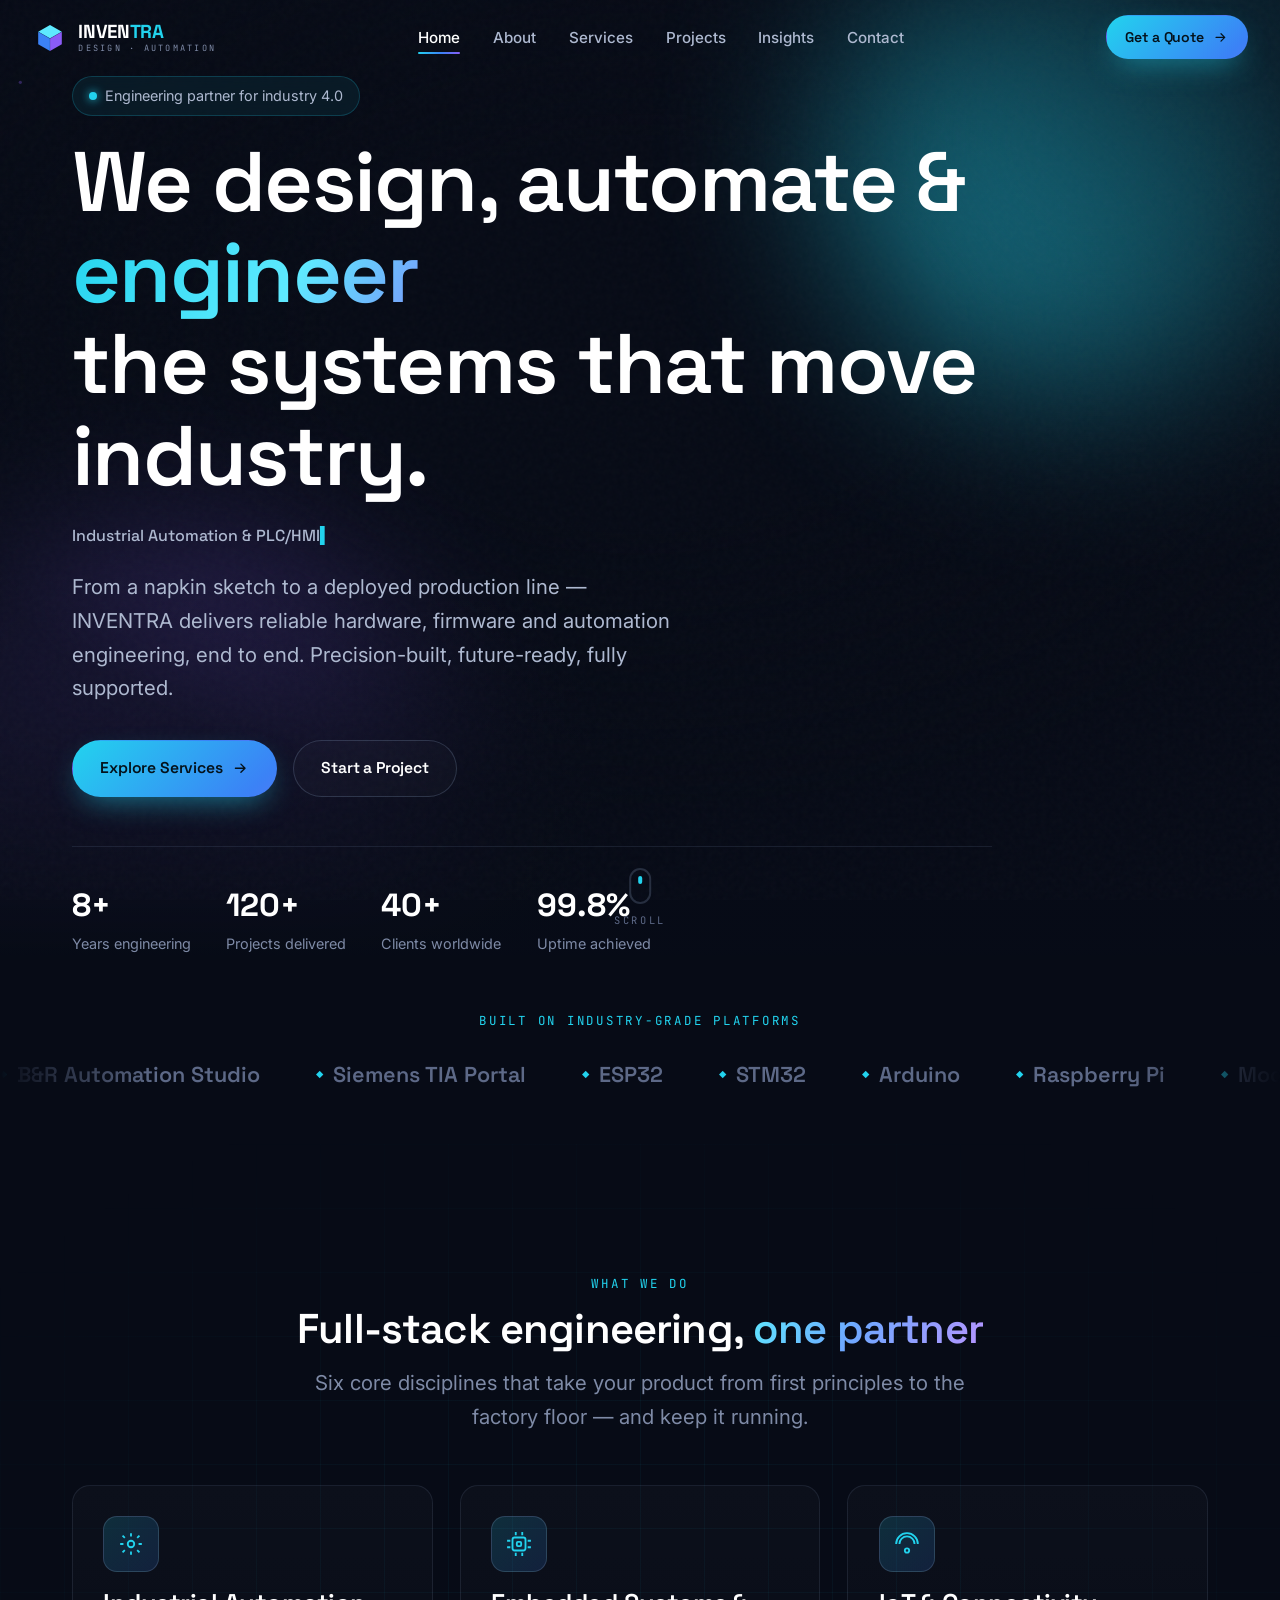
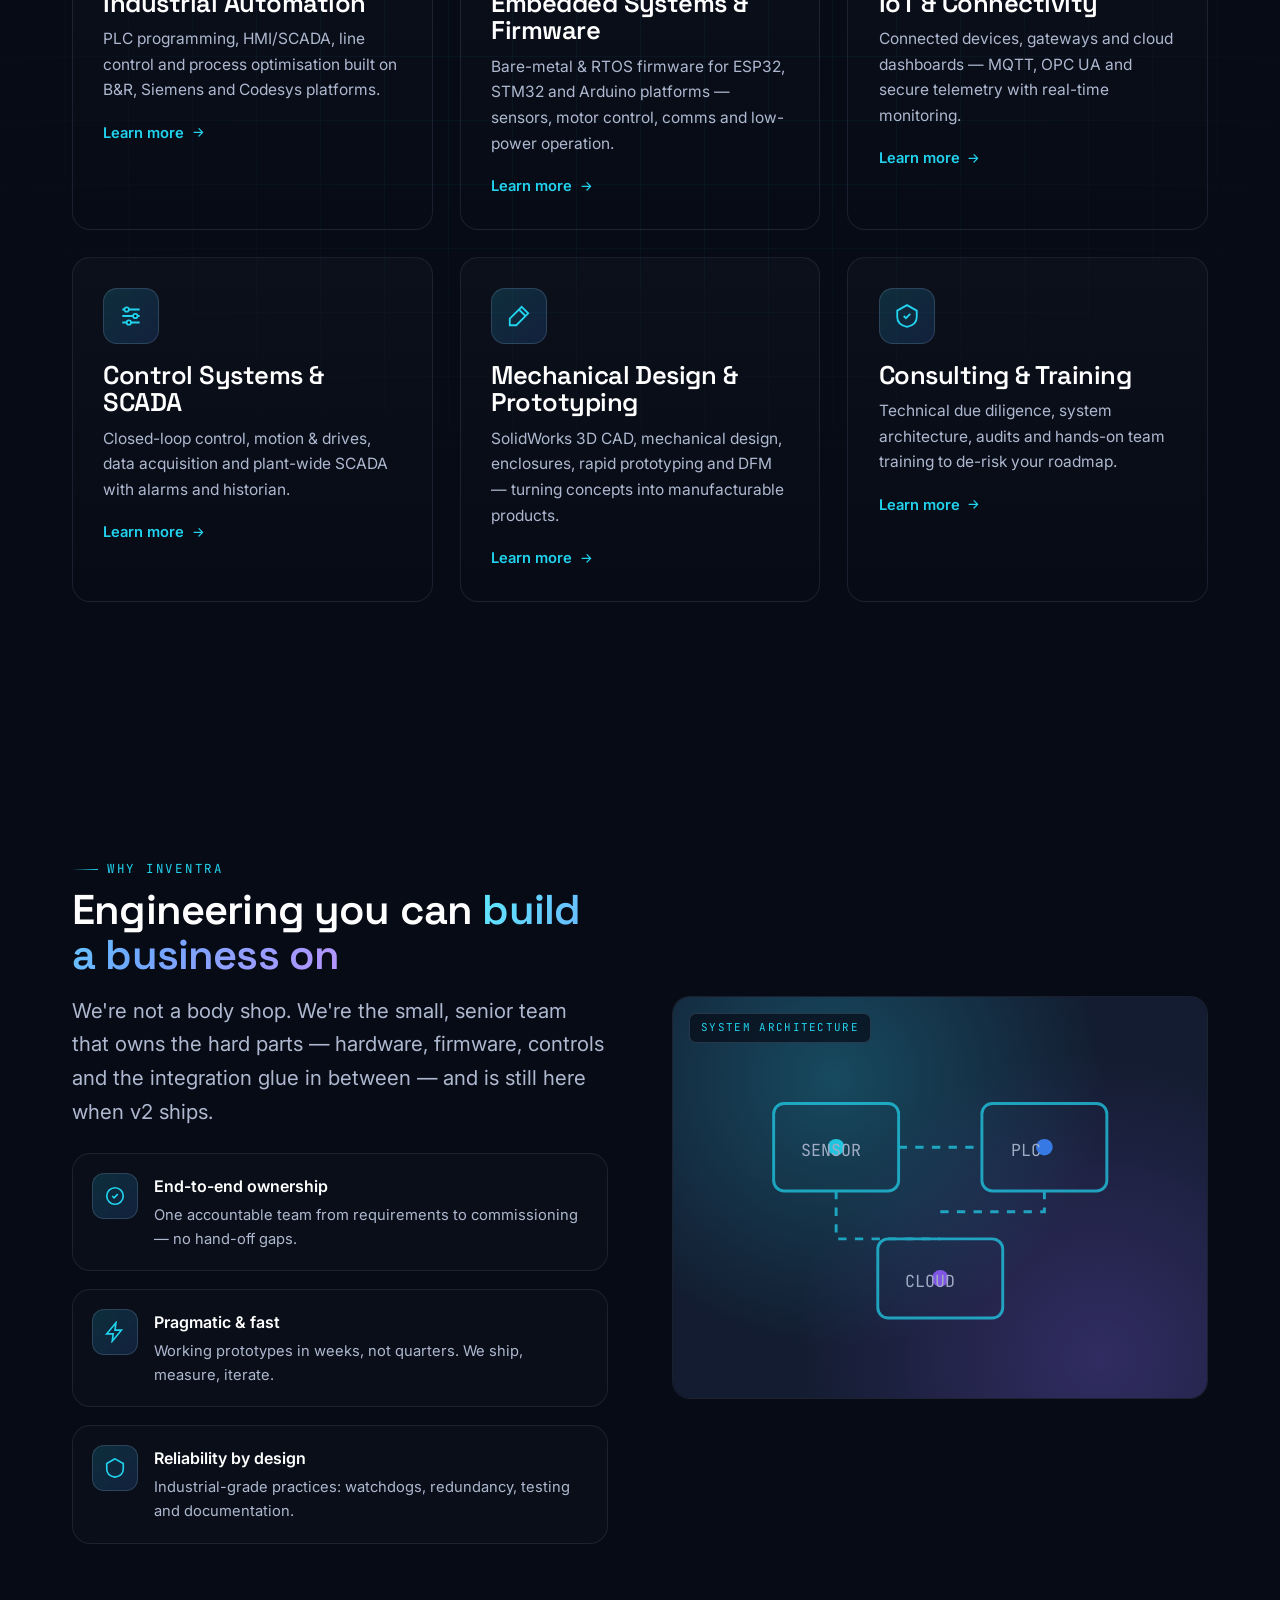
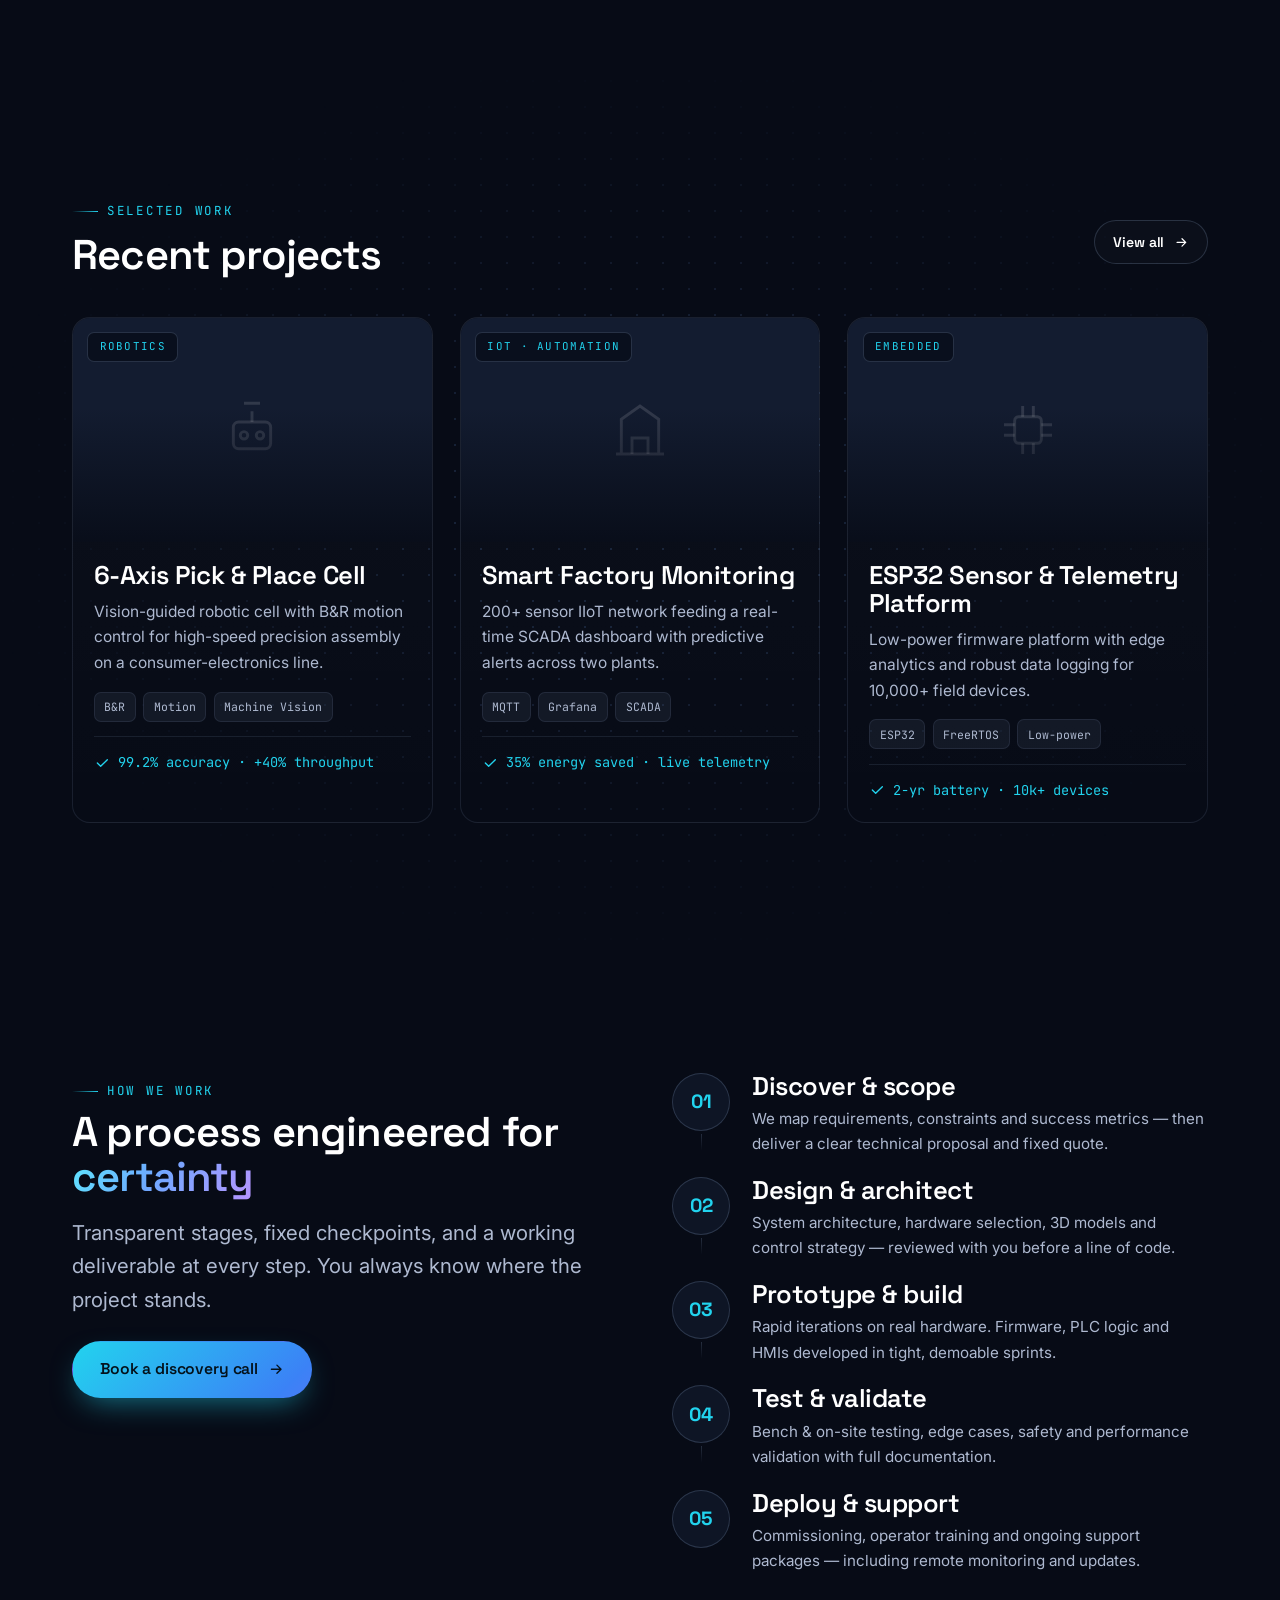
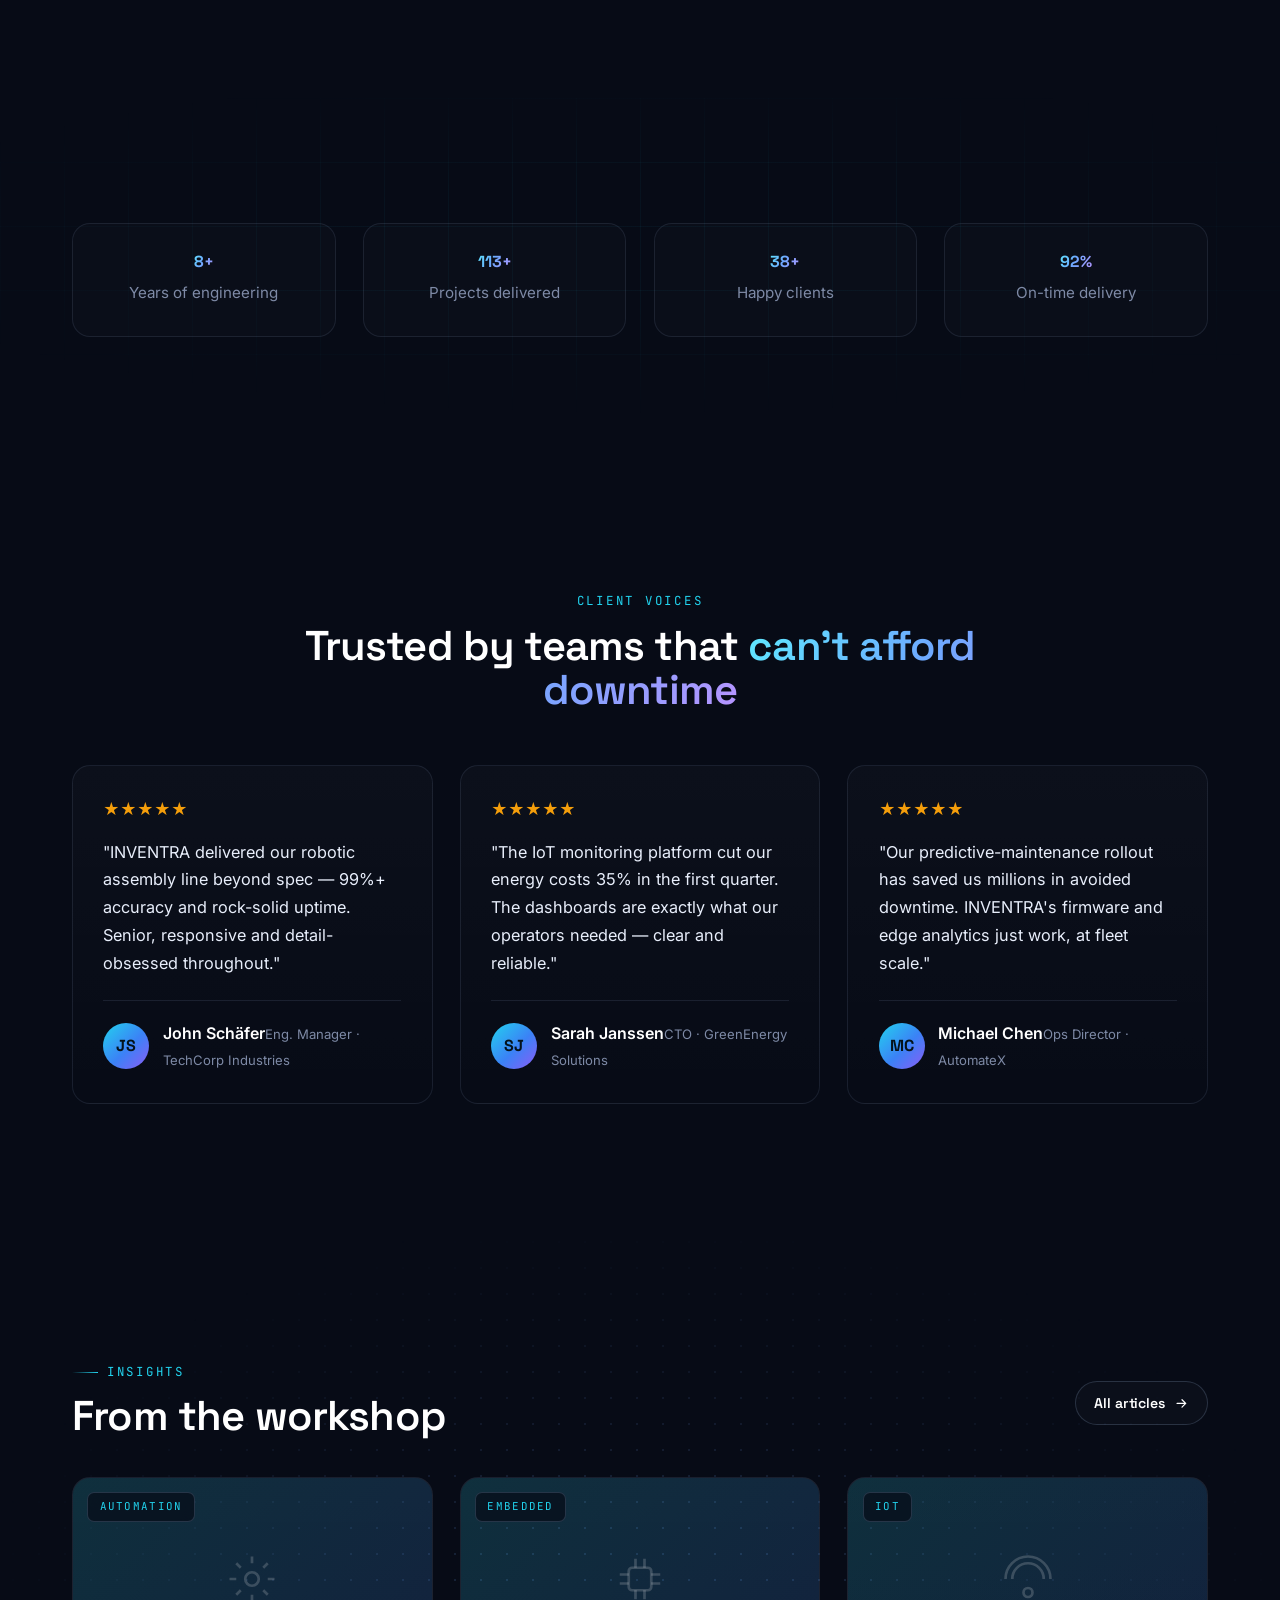
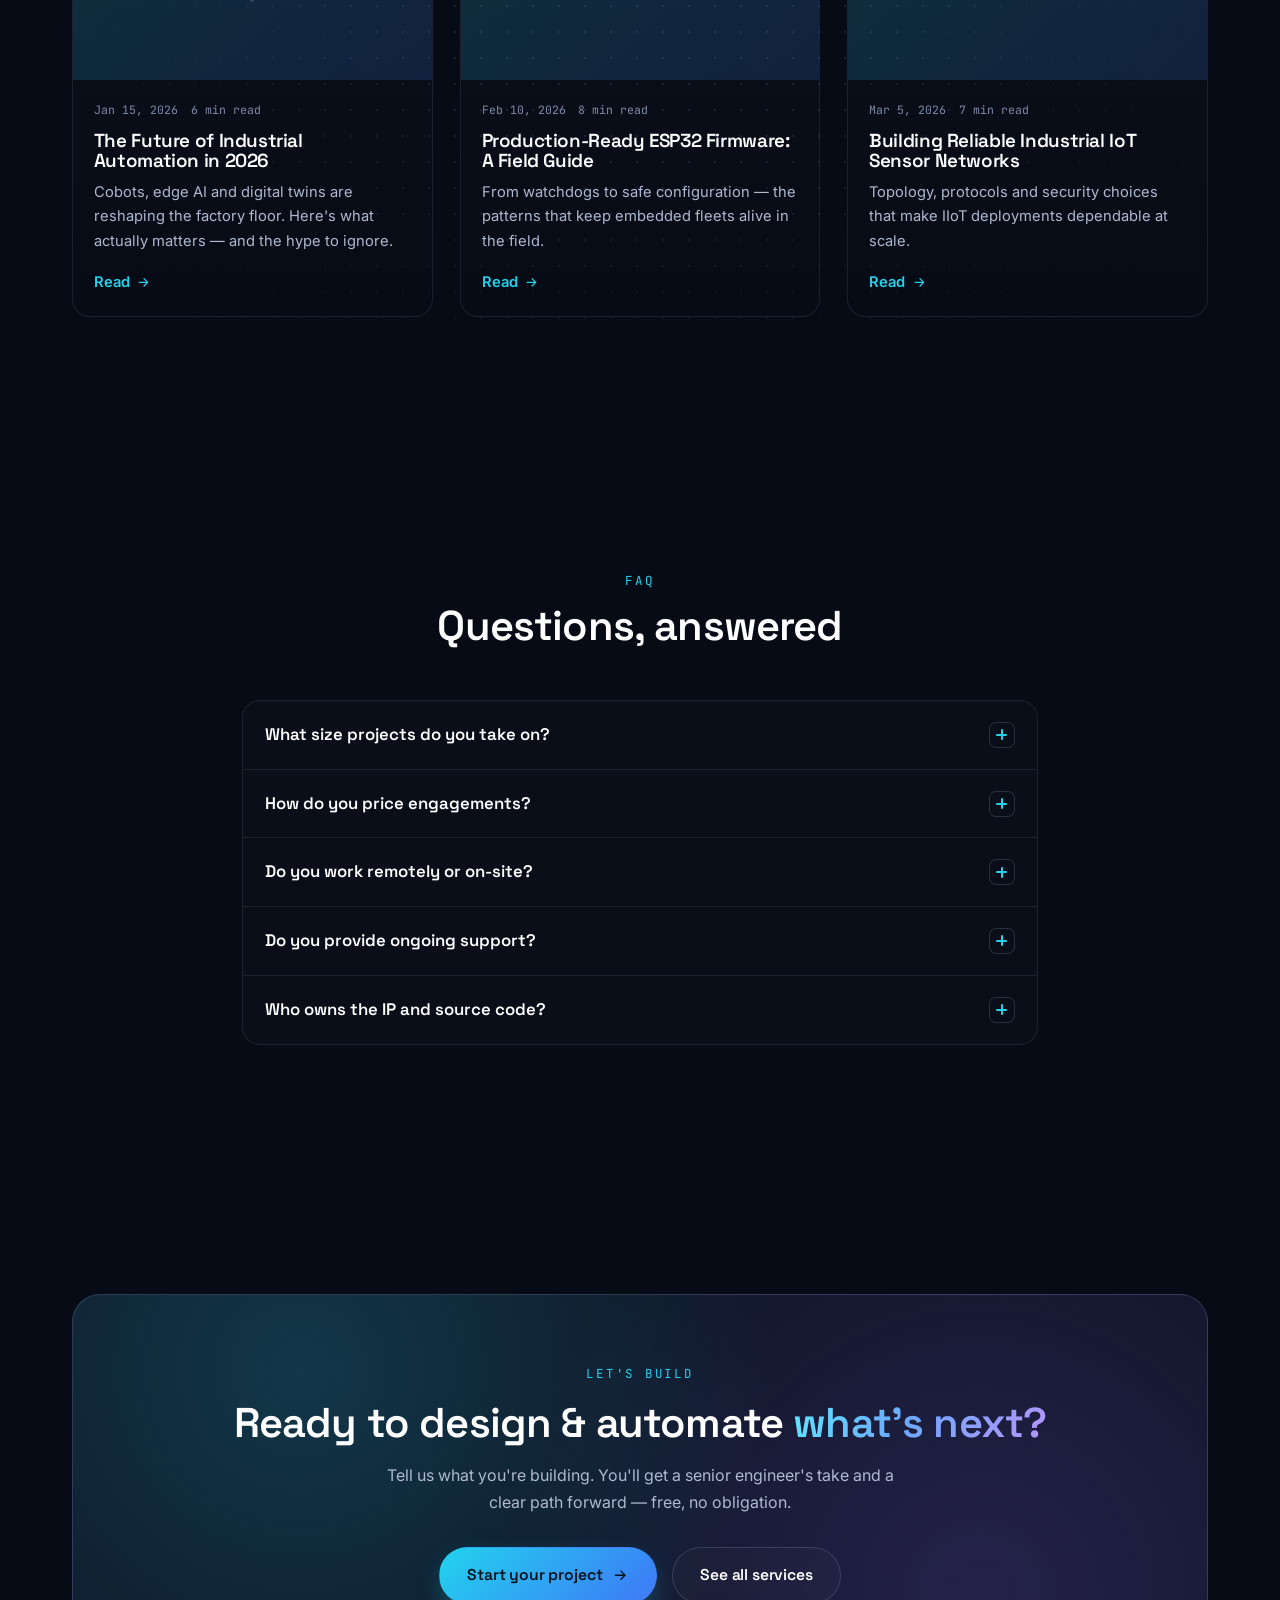
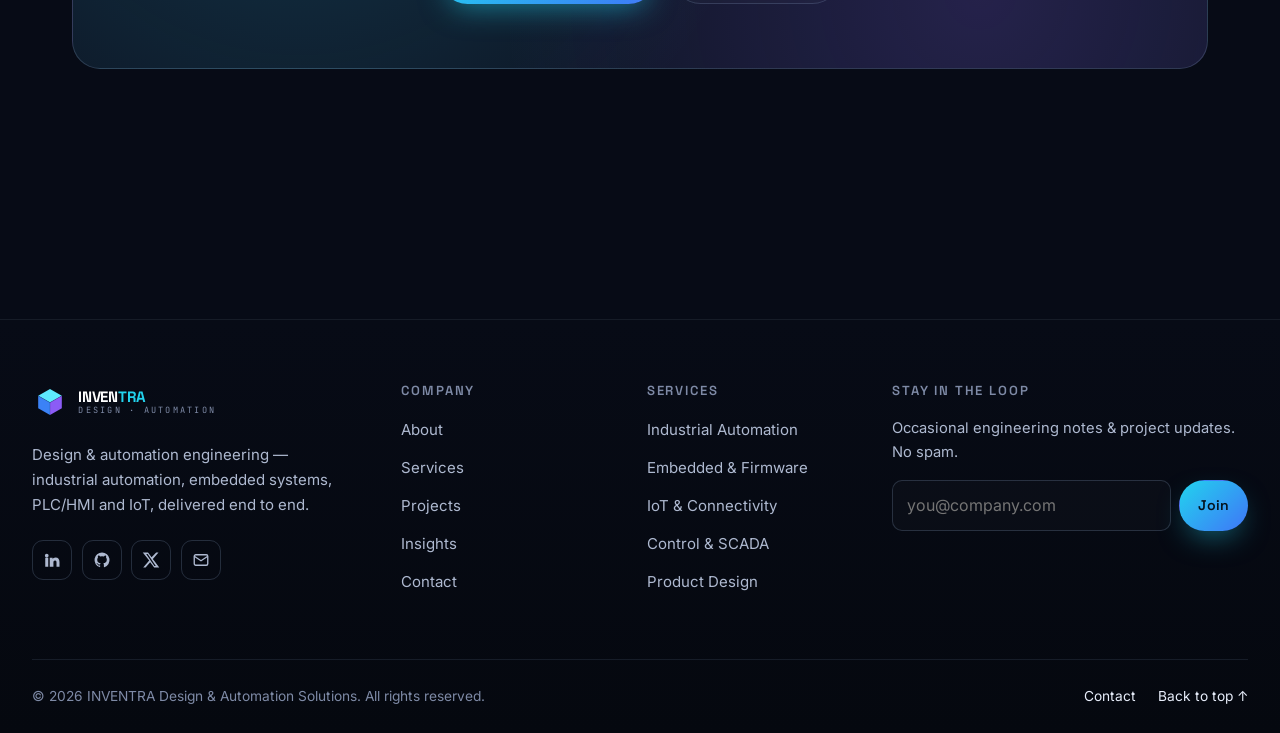
==== commit 72a5dab2: "Add animated gradient loading screen (preloader) Co-Authored-By: Claude Opus 4.8 <noreply@anthropic." ====
--- a/index.html
+++ b/index.html
@@ -35,6 +35,8 @@
   </script>
 </head>
 <body class="noise">
+  <div class="preloader" id="preloader" aria-hidden="true"><div class="pl-inner"><svg class="pl-logo" viewBox="0 0 64 64"><polygon points="32,9 53,21 32,33 11,21" fill="#5eeaff"/><polygon points="11,21 32,33 32,55 11,43" fill="#3b82f6"/><polygon points="53,21 32,33 32,55 53,43" fill="#8b5cf6"/><polyline points="11,21 32,33 53,21" fill="none" stroke="#070b16" stroke-width="1.1" opacity=".25"/><polyline points="32,33 32,55" fill="none" stroke="#070b16" stroke-width="1.1" opacity=".25"/></svg><span class="pl-word"><b>INVEN</b><span class="grad-text-anim">TRA</span></span><span class="pl-sub">Design · Automation</span><div class="pl-bar"><i></i></div></div></div>
+<script>if(sessionStorage.getItem('inventra_loaded'))document.documentElement.classList.add('pl-skip');</script>
   <a href="#main" class="skip-link">Skip to content</a>
   <div class="scroll-progress" aria-hidden="true"></div>
 
--- a/assets/css/style.css
+++ b/assets/css/style.css
@@ -588,3 +588,24 @@
 .skip-link { position: absolute; left: -999px; top: 0; z-index: 2000; background: var(--cyan); color: #04121b; padding: .7rem 1.2rem; border-radius: 0 0 10px 0; font-weight: 600; }
 .skip-link:focus { left: 0; }
 .noise::after { content:""; position: fixed; inset: 0; z-index: 1; pointer-events: none; opacity: .025; background-image: url("data:image/svg+xml,%3Csvg viewBox='0 0 200 200' xmlns='http://www.w3.org/2000/svg'%3E%3Cfilter id='n'%3E%3CfeTurbulence type='fractalNoise' baseFrequency='0.85' numOctaves='3'/%3E%3C/filter%3E%3Crect width='100%25' height='100%25' filter='url(%23n)'/%3E%3C/svg%3E"); }
+
+/* ---------- 21. Preloader / loading screen ---------- */
+.preloader{position:fixed;inset:0;z-index:5000;display:grid;place-items:center;background:#05080f;overflow:hidden;transition:opacity .8s var(--ease),visibility .8s}
+.preloader::before{content:"";position:absolute;inset:-25%;background:
+  radial-gradient(circle at 28% 30%,rgba(34,211,238,.30),transparent 42%),
+  radial-gradient(circle at 72% 38%,rgba(139,92,246,.30),transparent 42%),
+  radial-gradient(circle at 50% 80%,rgba(59,130,246,.26),transparent 45%);
+  filter:blur(40px);animation:pl-mesh 7s var(--ease) infinite alternate}
+.preloader::after{content:"";position:absolute;inset:0;background-image:linear-gradient(rgba(34,211,238,.05) 1px,transparent 1px),linear-gradient(90deg,rgba(34,211,238,.05) 1px,transparent 1px);background-size:48px 48px;-webkit-mask-image:radial-gradient(ellipse 60% 55% at 50% 50%,#000,transparent 75%);mask-image:radial-gradient(ellipse 60% 55% at 50% 50%,#000,transparent 75%)}
+.preloader.done{opacity:0;visibility:hidden;pointer-events:none}
+.pl-skip .preloader{display:none!important}
+.pl-inner{position:relative;z-index:1;display:grid;place-items:center;gap:1.4rem;text-align:center}
+.pl-logo{width:88px;height:88px;filter:drop-shadow(0 14px 34px rgba(34,211,238,.5));animation:pl-cube 2.6s var(--ease) infinite}
+.pl-word{font-family:var(--font-display);font-weight:700;font-size:1.7rem;letter-spacing:.1em}
+.pl-word b{color:#fff}
+.pl-sub{font-family:var(--font-mono);font-size:.6rem;letter-spacing:.42em;color:var(--text-muted);text-transform:uppercase;margin-top:-.4rem}
+.pl-bar{width:210px;height:3px;border-radius:4px;background:rgba(255,255,255,.08);overflow:hidden;position:relative;margin-top:.3rem}
+.pl-bar i{position:absolute;top:0;height:100%;width:45%;border-radius:4px;background:linear-gradient(90deg,transparent,#22d3ee,#8b5cf6,transparent);animation:pl-load 1.3s var(--ease) infinite}
+@keyframes pl-cube{0%,100%{transform:translateY(0) rotate(-5deg) scale(1)}50%{transform:translateY(-12px) rotate(5deg) scale(1.05)}}
+@keyframes pl-load{0%{left:-45%}100%{left:100%}}
+@keyframes pl-mesh{0%{transform:scale(1) translate(0,0) rotate(0deg)}100%{transform:scale(1.25) translate(3%,-3%) rotate(8deg)}}
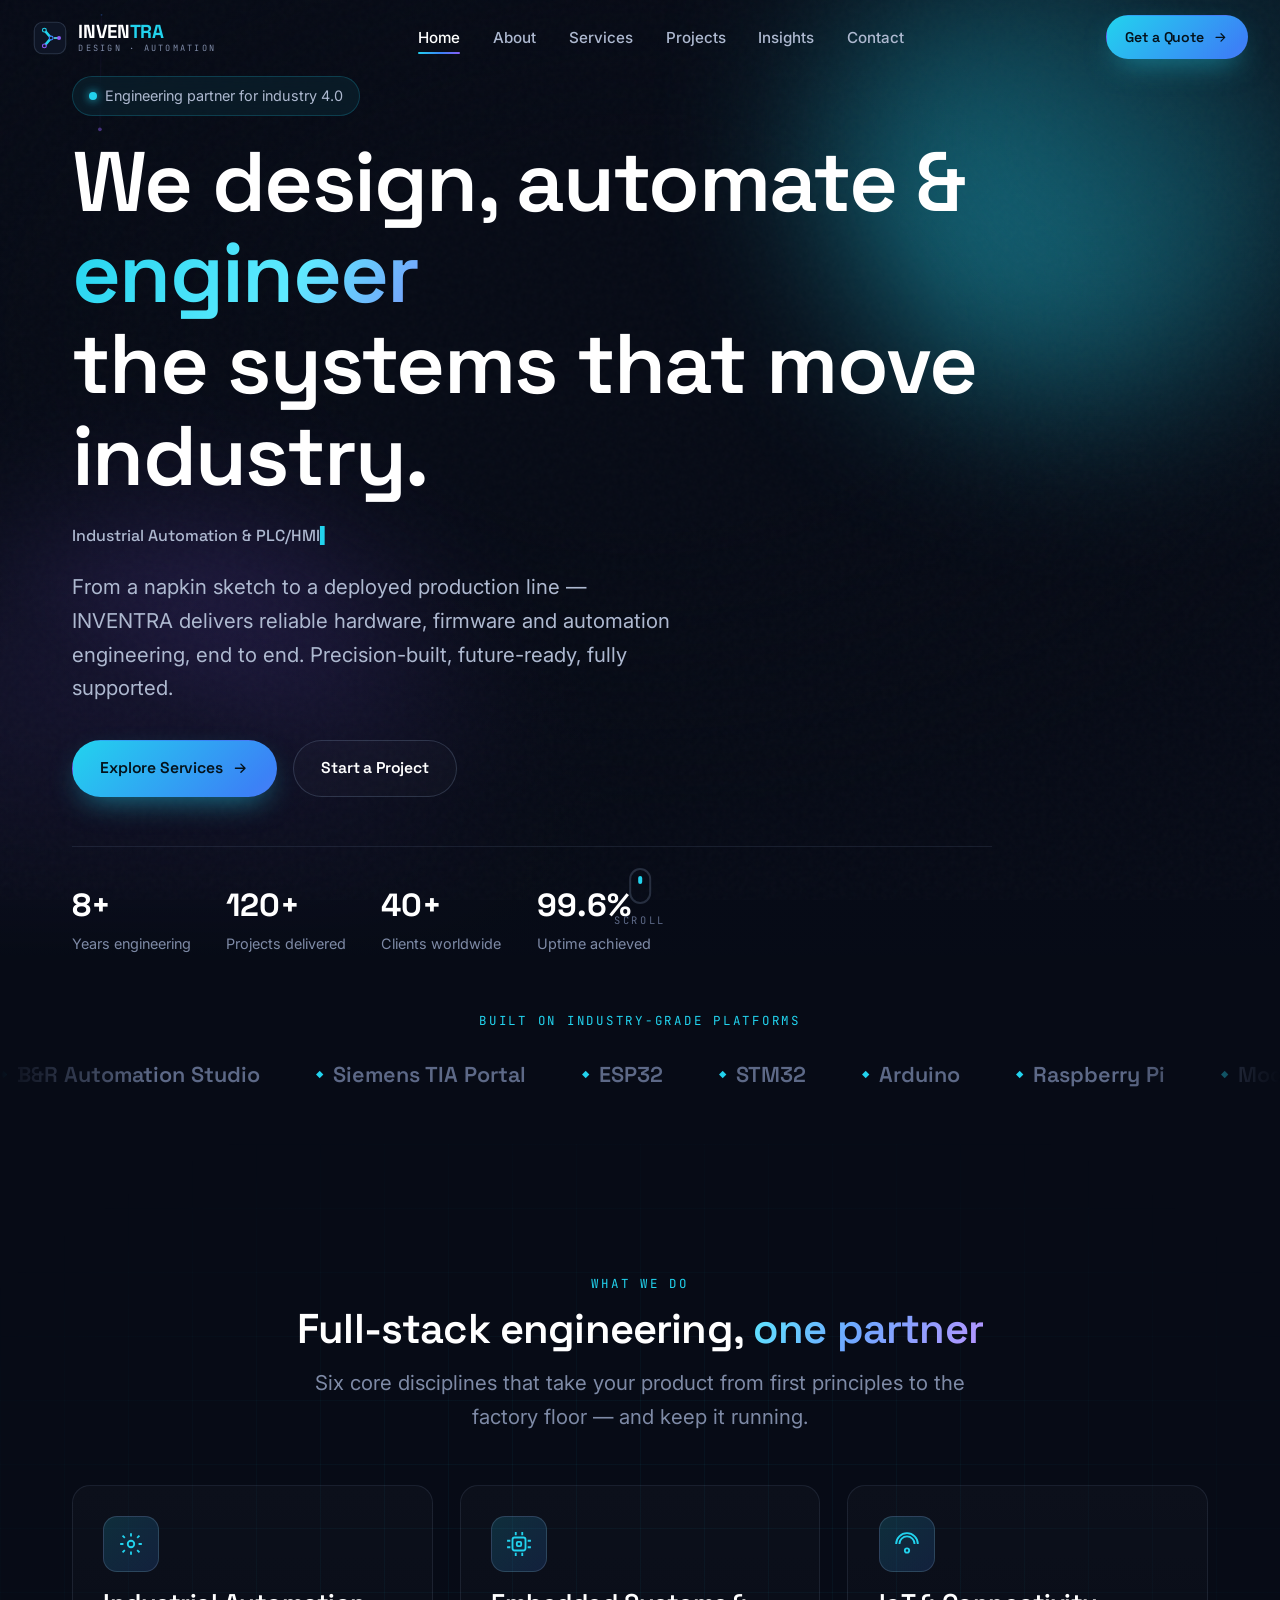
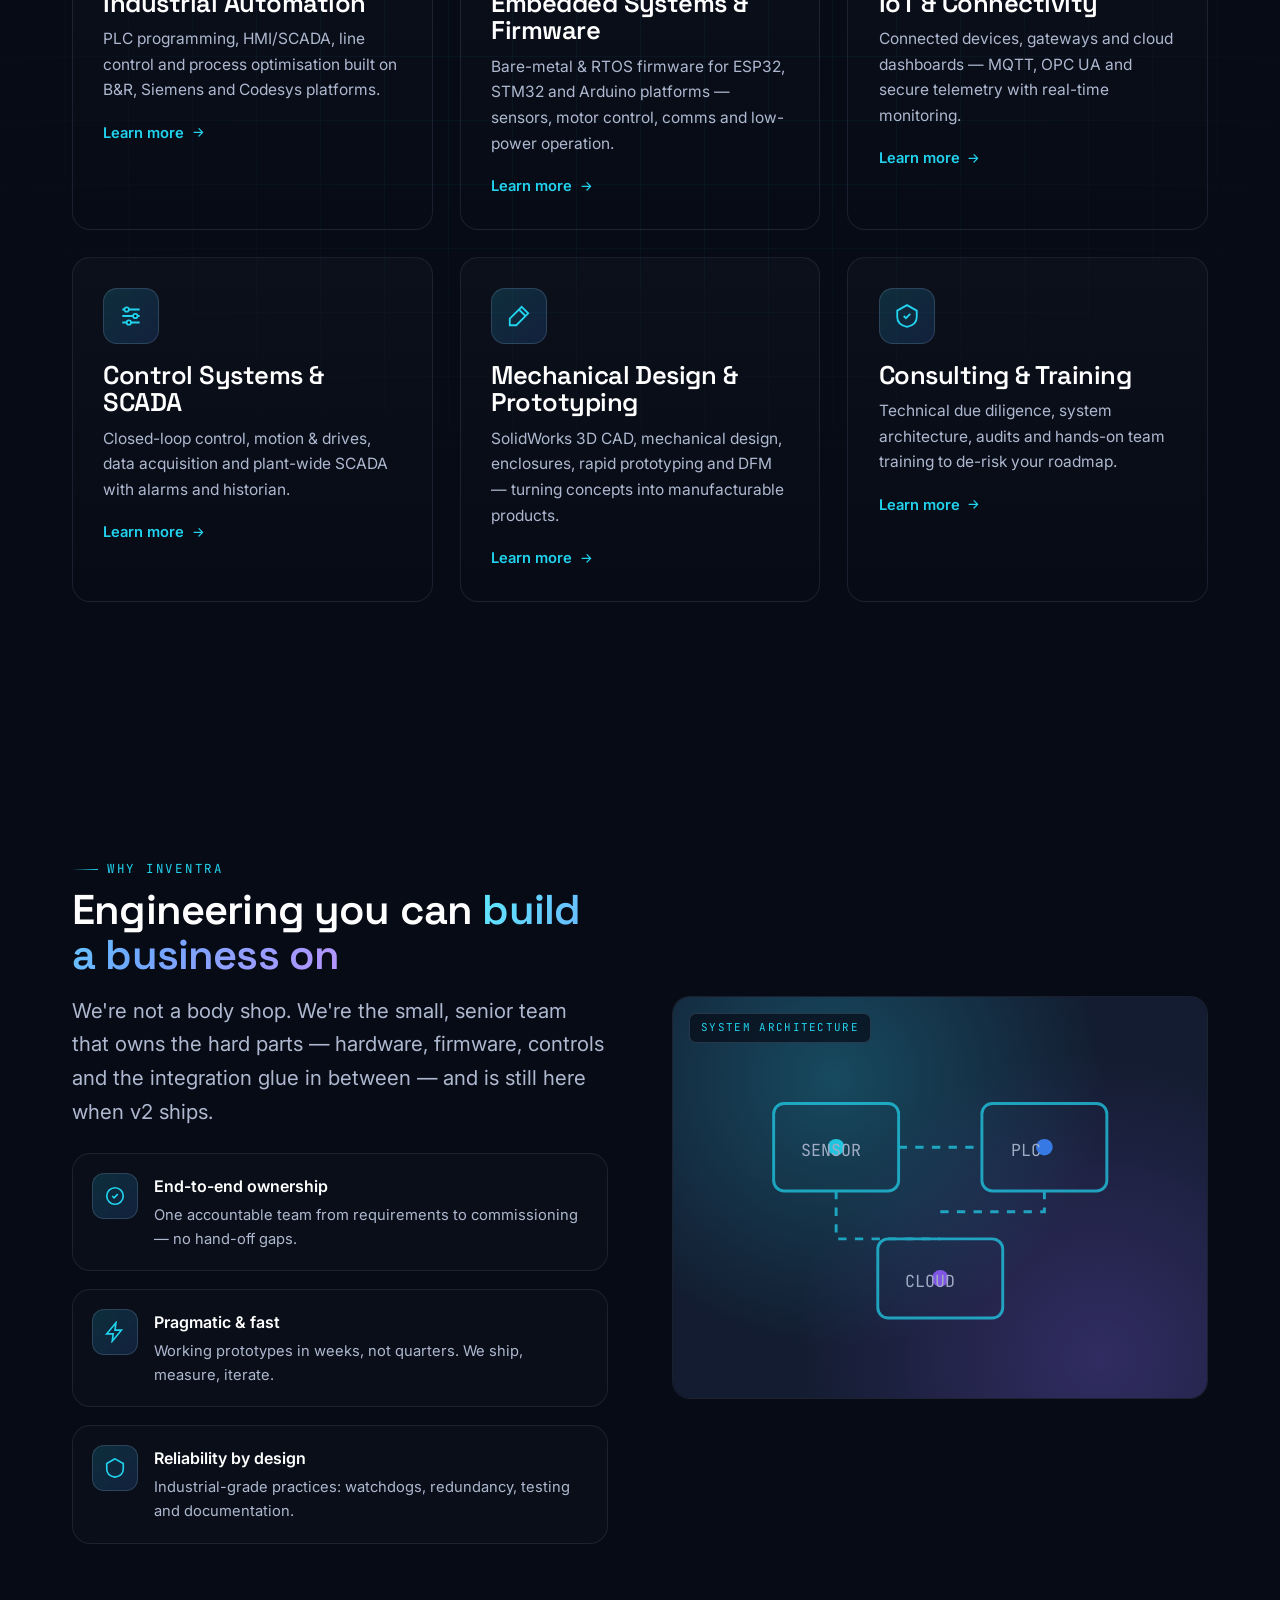
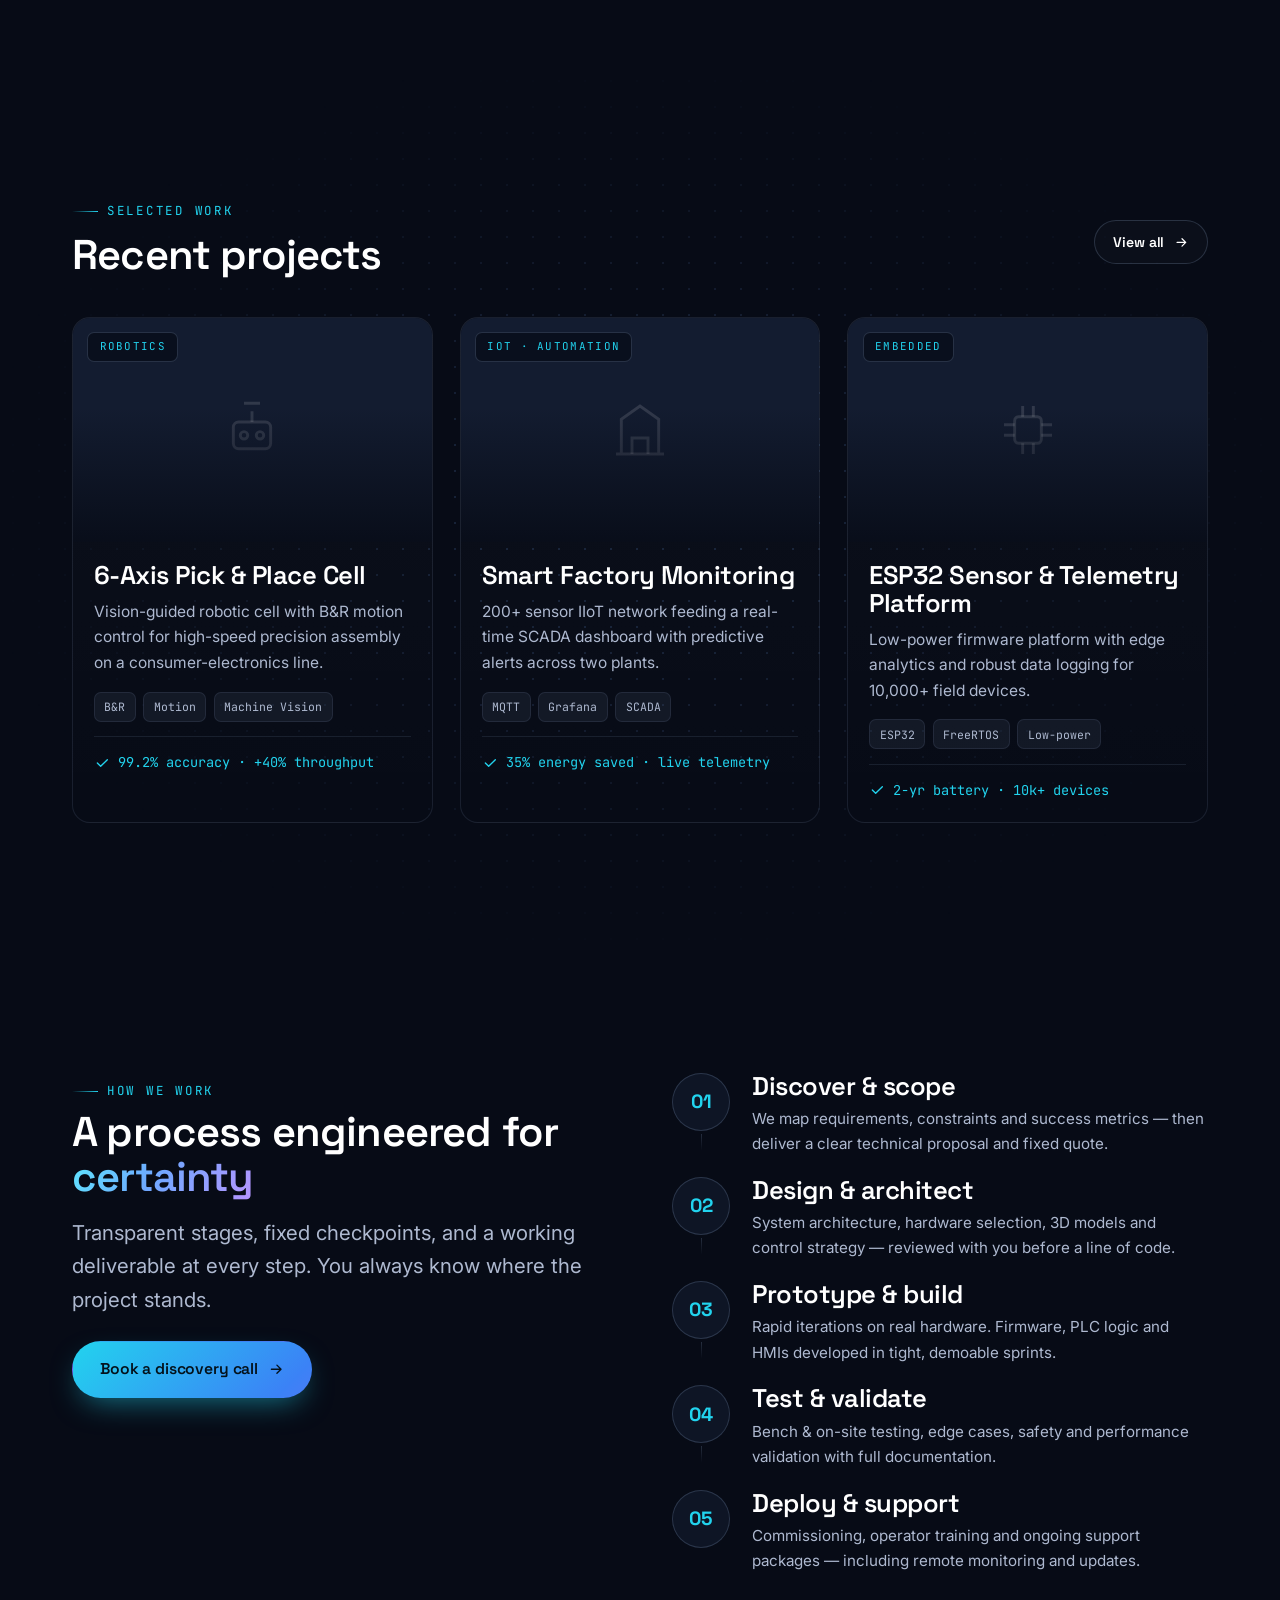
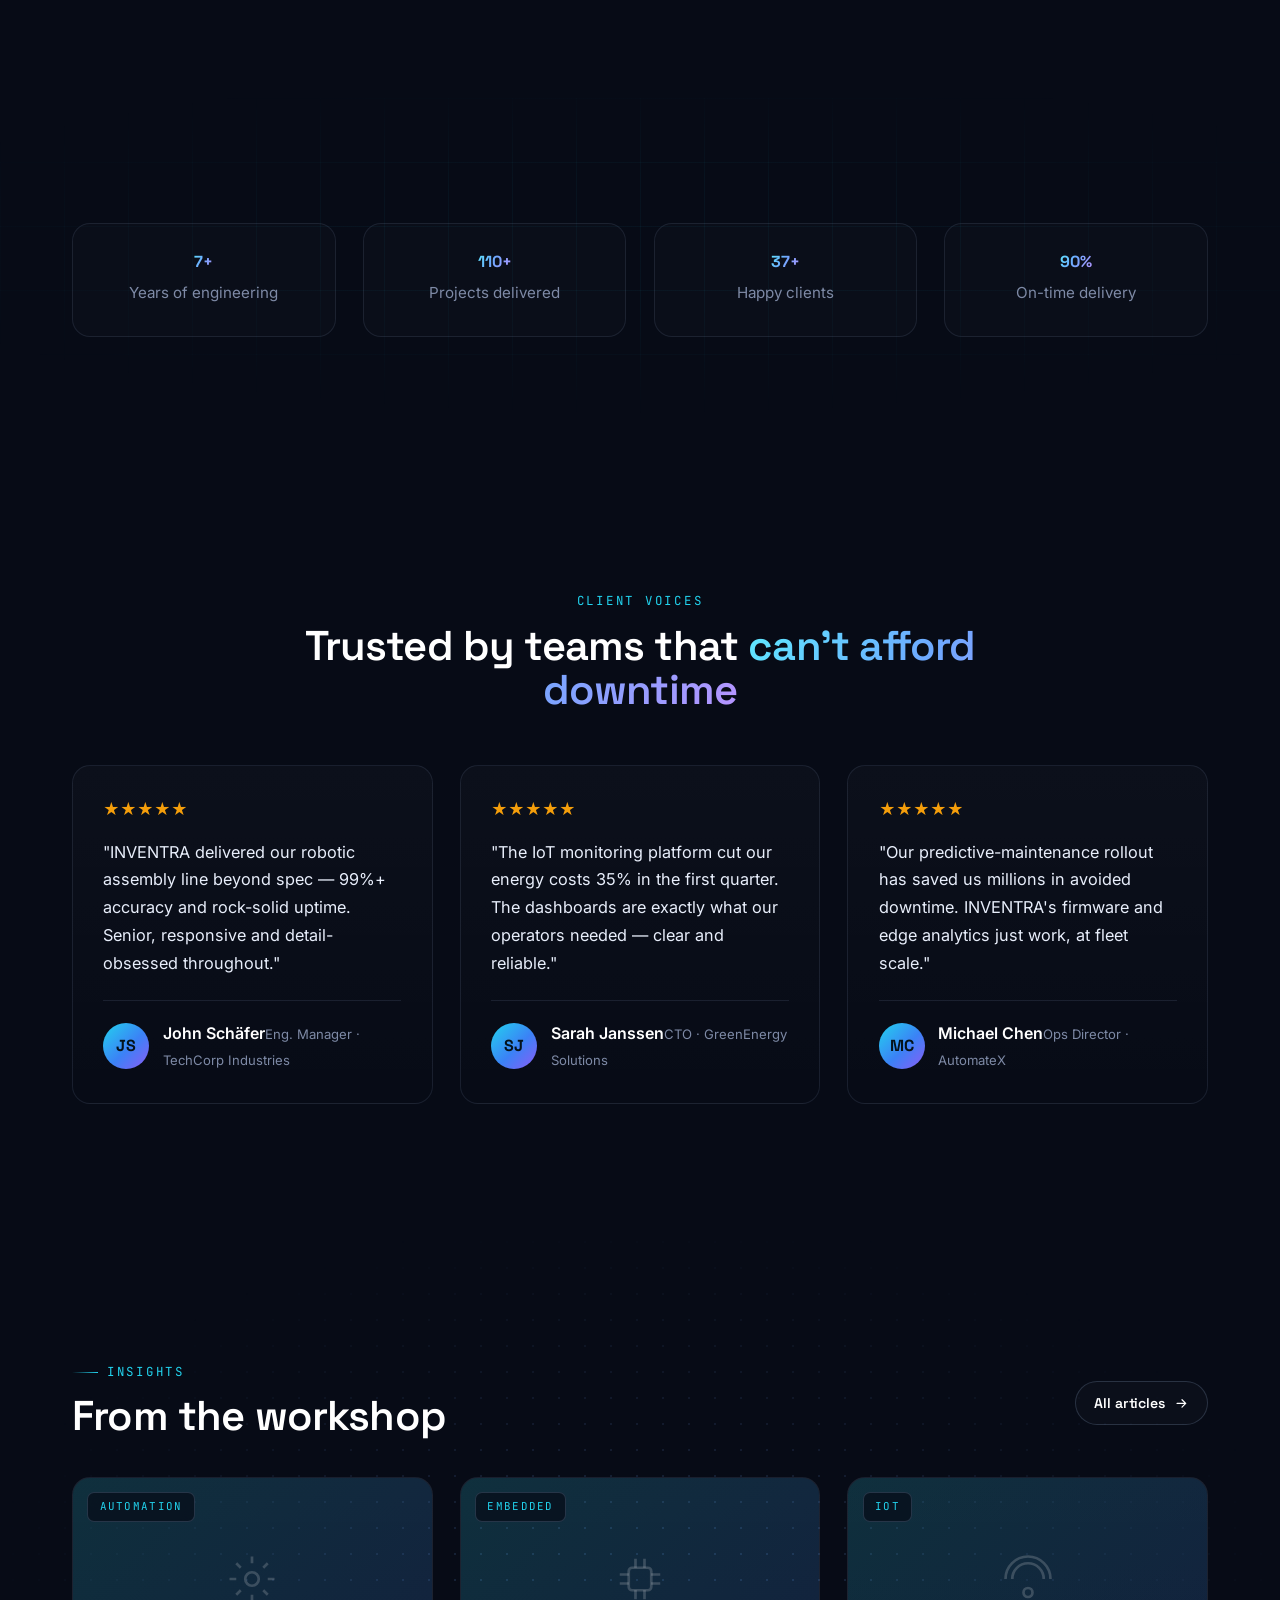
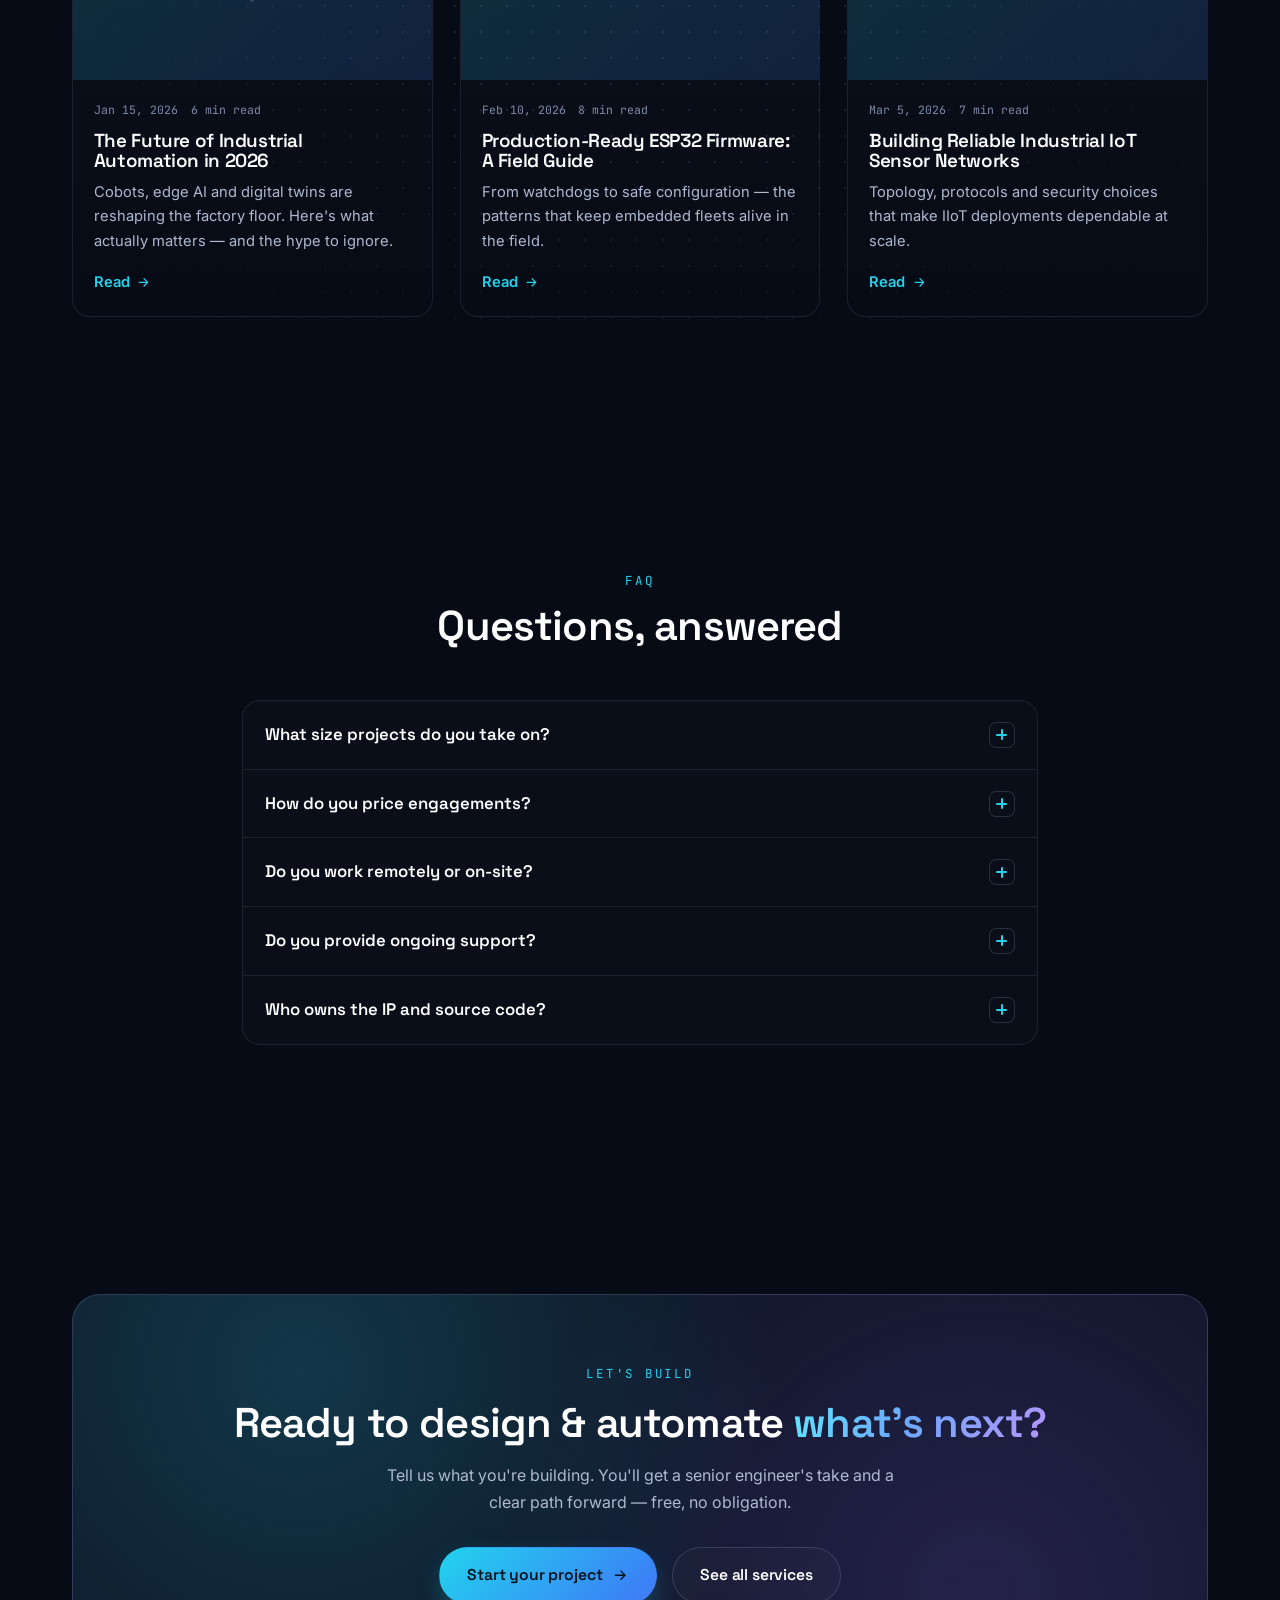
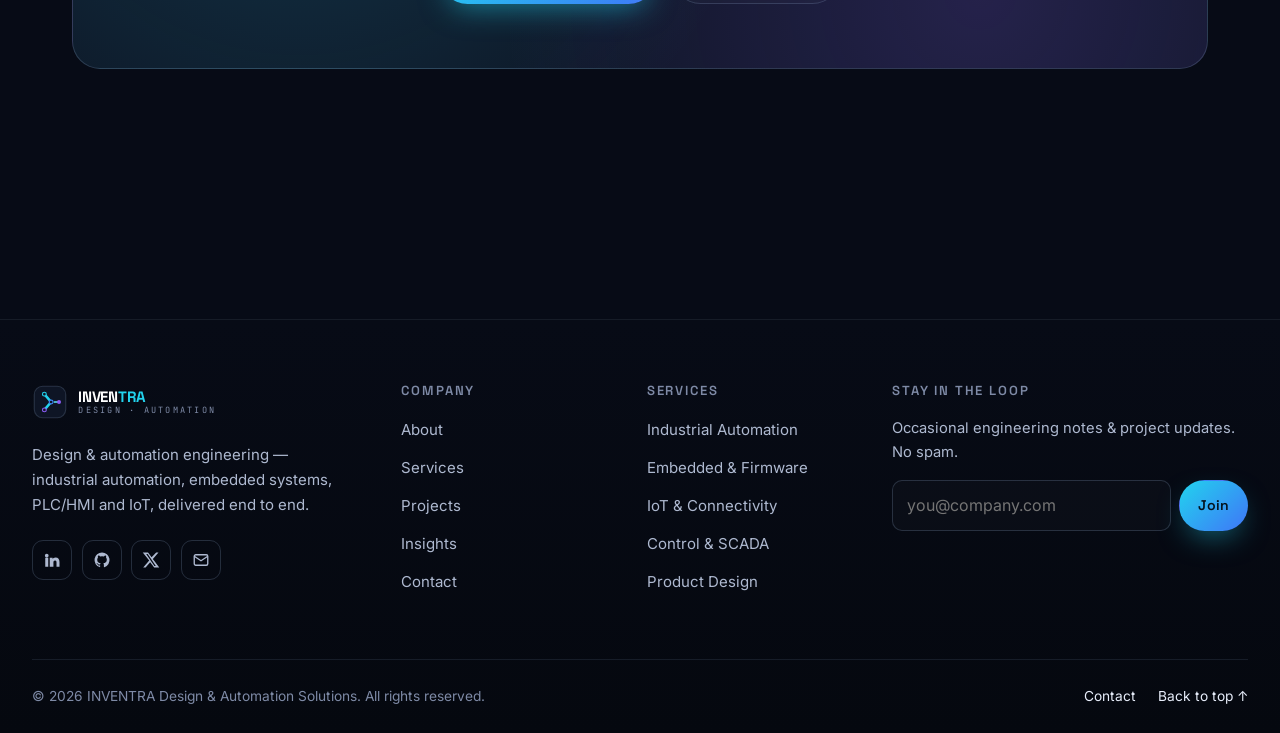
==== commit 4be62cc7: "Rename to inventrasolutions: update repo refs + fill live URL Co-Authored-By: Claude Opus 4.8 <norep" ====
--- a/index.html
+++ b/index.html
@@ -27,15 +27,15 @@
     "@type": "Organization",
     "name": "INVENTRA Design & Automation Solutions",
     "description": "Industrial automation, embedded systems, PLC/HMI and IoT engineering consultancy.",
-    "url": "https://REPLACE-WITH-YOUR-DOMAIN/",
-    "logo": "https://REPLACE-WITH-YOUR-DOMAIN/favicon.svg",
+    "url": "https://saadkhanbmte00.github.io/inventrasolutions/",
+    "logo": "https://saadkhanbmte00.github.io/inventrasolutions/favicon.svg",
     "areaServed": "Worldwide",
     "knowsAbout": ["Industrial Automation","PLC Programming","HMI Design","Embedded Systems","IoT","SCADA","Control Systems"]
   }
   </script>
 </head>
 <body class="noise">
-  <div class="preloader" id="preloader" aria-hidden="true"><div class="pl-inner"><svg class="pl-logo" viewBox="0 0 64 64"><polygon points="32,9 53,21 32,33 11,21" fill="#5eeaff"/><polygon points="11,21 32,33 32,55 11,43" fill="#3b82f6"/><polygon points="53,21 32,33 32,55 53,43" fill="#8b5cf6"/><polyline points="11,21 32,33 53,21" fill="none" stroke="#070b16" stroke-width="1.1" opacity=".25"/><polyline points="32,33 32,55" fill="none" stroke="#070b16" stroke-width="1.1" opacity=".25"/></svg><span class="pl-word"><b>INVEN</b><span class="grad-text-anim">TRA</span></span><span class="pl-sub">Design · Automation</span><div class="pl-bar"><i></i></div></div></div>
+  <div class="preloader" id="preloader" aria-hidden="true"><div class="pl-inner"><svg class="pl-logo" viewBox="0 0 64 64"><rect x="4" y="4" width="56" height="56" rx="15" fill="#0e1525" stroke="rgba(148,173,210,.22)" stroke-width="2"/><path d="M22 18l12 14-12 14" fill="none" stroke="#22d3ee" stroke-width="4.5" stroke-linecap="round" stroke-linejoin="round"/><path d="M40 32h6" stroke="#5eeaff" stroke-width="3" stroke-linecap="round"/><circle cx="22" cy="18" r="3.4" fill="#0e1525" stroke="#22d3ee" stroke-width="2"/><circle cx="34" cy="32" r="3.4" fill="#0e1525" stroke="#3b82f6" stroke-width="2"/><circle cx="22" cy="46" r="3.4" fill="#0e1525" stroke="#8b5cf6" stroke-width="2"/><circle cx="48" cy="32" r="3.6" fill="#8b5cf6"/></svg><span class="pl-word"><b>INVEN</b><span class="grad-text-anim">TRA</span></span><span class="pl-sub">Design · Automation</span><div class="pl-bar"><i></i></div></div></div>
 <script>if(sessionStorage.getItem('inventra_loaded'))document.documentElement.classList.add('pl-skip');</script>
   <a href="#main" class="skip-link">Skip to content</a>
   <div class="scroll-progress" aria-hidden="true"></div>
@@ -44,7 +44,7 @@
   <header class="site-header" id="top">
     <nav class="nav container container-wide" aria-label="Primary">
       <a href="index.html" class="brand" aria-label="INVENTRA — home">
-        <svg class="mark" viewBox="0 0 64 64" aria-hidden="true"><polygon points="32,9 53,21 32,33 11,21" fill="#5eeaff"/><polygon points="11,21 32,33 32,55 11,43" fill="#3b82f6"/><polygon points="53,21 32,33 32,55 53,43" fill="#8b5cf6"/><polyline points="11,21 32,33 53,21" fill="none" stroke="#070b16" stroke-width="1.1" opacity=".25"/><polyline points="32,33 32,55" fill="none" stroke="#070b16" stroke-width="1.1" opacity=".25"/></svg>
+        <svg class="mark" viewBox="0 0 64 64" aria-hidden="true"><rect x="4" y="4" width="56" height="56" rx="15" fill="#0e1525" stroke="rgba(148,173,210,.22)" stroke-width="2"/><path d="M22 18l12 14-12 14" fill="none" stroke="#22d3ee" stroke-width="4.5" stroke-linecap="round" stroke-linejoin="round"/><path d="M40 32h6" stroke="#5eeaff" stroke-width="3" stroke-linecap="round"/><circle cx="22" cy="18" r="3.4" fill="#0e1525" stroke="#22d3ee" stroke-width="2"/><circle cx="34" cy="32" r="3.4" fill="#0e1525" stroke="#3b82f6" stroke-width="2"/><circle cx="22" cy="46" r="3.4" fill="#0e1525" stroke="#8b5cf6" stroke-width="2"/><circle cx="48" cy="32" r="3.6" fill="#8b5cf6"/></svg>
         <span class="name"><span class="row"><b>INVEN</b><i>TRA</i></span><span class="tag">Design · Automation</span></span>
       </a>
       <div class="nav-links">
@@ -364,7 +364,7 @@
       <div class="footer-grid">
         <div class="footer-about">
           <a href="index.html" class="brand" aria-label="INVENTRA — home">
-            <svg class="mark" viewBox="0 0 64 64" aria-hidden="true"><polygon points="32,9 53,21 32,33 11,21" fill="#5eeaff"/><polygon points="11,21 32,33 32,55 11,43" fill="#3b82f6"/><polygon points="53,21 32,33 32,55 53,43" fill="#8b5cf6"/><polyline points="11,21 32,33 53,21" fill="none" stroke="#070b16" stroke-width="1.1" opacity=".25"/><polyline points="32,33 32,55" fill="none" stroke="#070b16" stroke-width="1.1" opacity=".25"/></svg>
+            <svg class="mark" viewBox="0 0 64 64" aria-hidden="true"><rect x="4" y="4" width="56" height="56" rx="15" fill="#0e1525" stroke="rgba(148,173,210,.22)" stroke-width="2"/><path d="M22 18l12 14-12 14" fill="none" stroke="#22d3ee" stroke-width="4.5" stroke-linecap="round" stroke-linejoin="round"/><path d="M40 32h6" stroke="#5eeaff" stroke-width="3" stroke-linecap="round"/><circle cx="22" cy="18" r="3.4" fill="#0e1525" stroke="#22d3ee" stroke-width="2"/><circle cx="34" cy="32" r="3.4" fill="#0e1525" stroke="#3b82f6" stroke-width="2"/><circle cx="22" cy="46" r="3.4" fill="#0e1525" stroke="#8b5cf6" stroke-width="2"/><circle cx="48" cy="32" r="3.6" fill="#8b5cf6"/></svg>
             <span class="name"><span class="row"><b>INVEN</b><i>TRA</i></span><span class="tag">Design · Automation</span></span>
           </a>
           <p>Design &amp; automation engineering — industrial automation, embedded systems, PLC/HMI and IoT, delivered end to end.</p>
